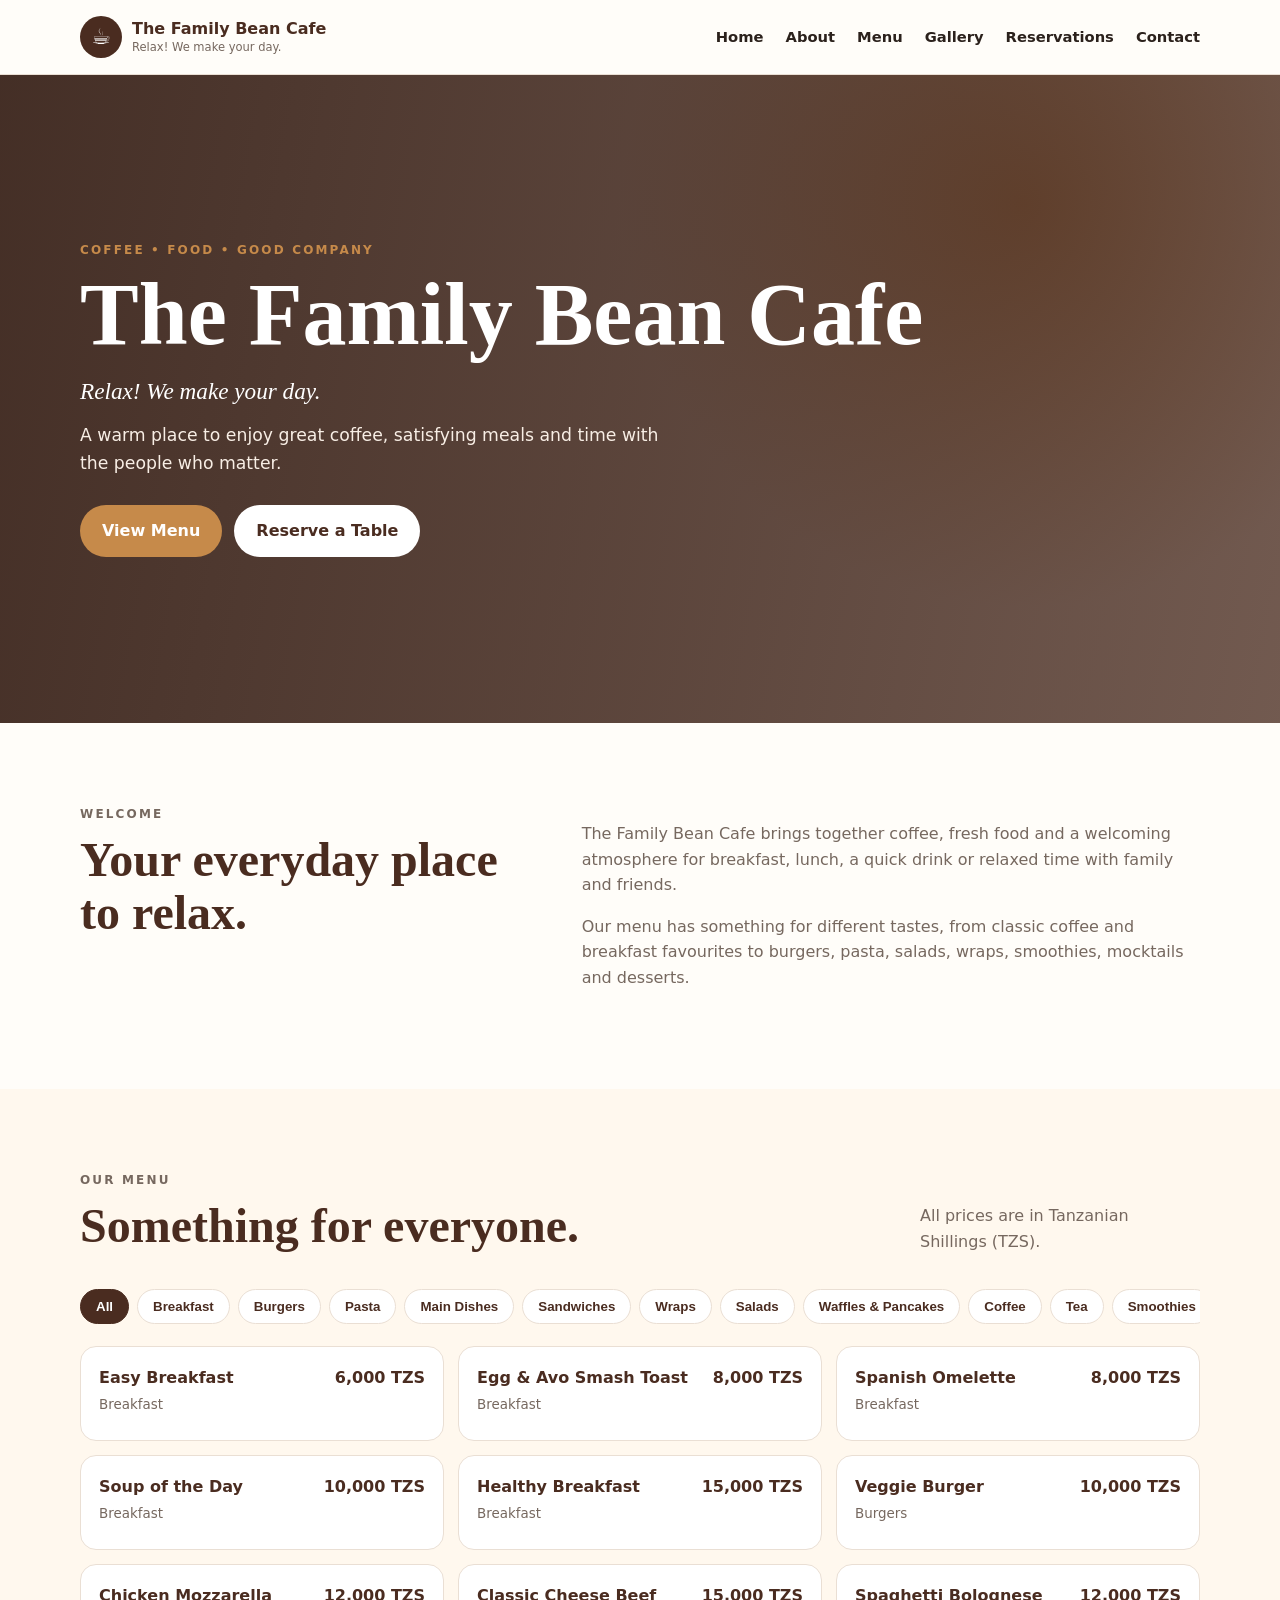
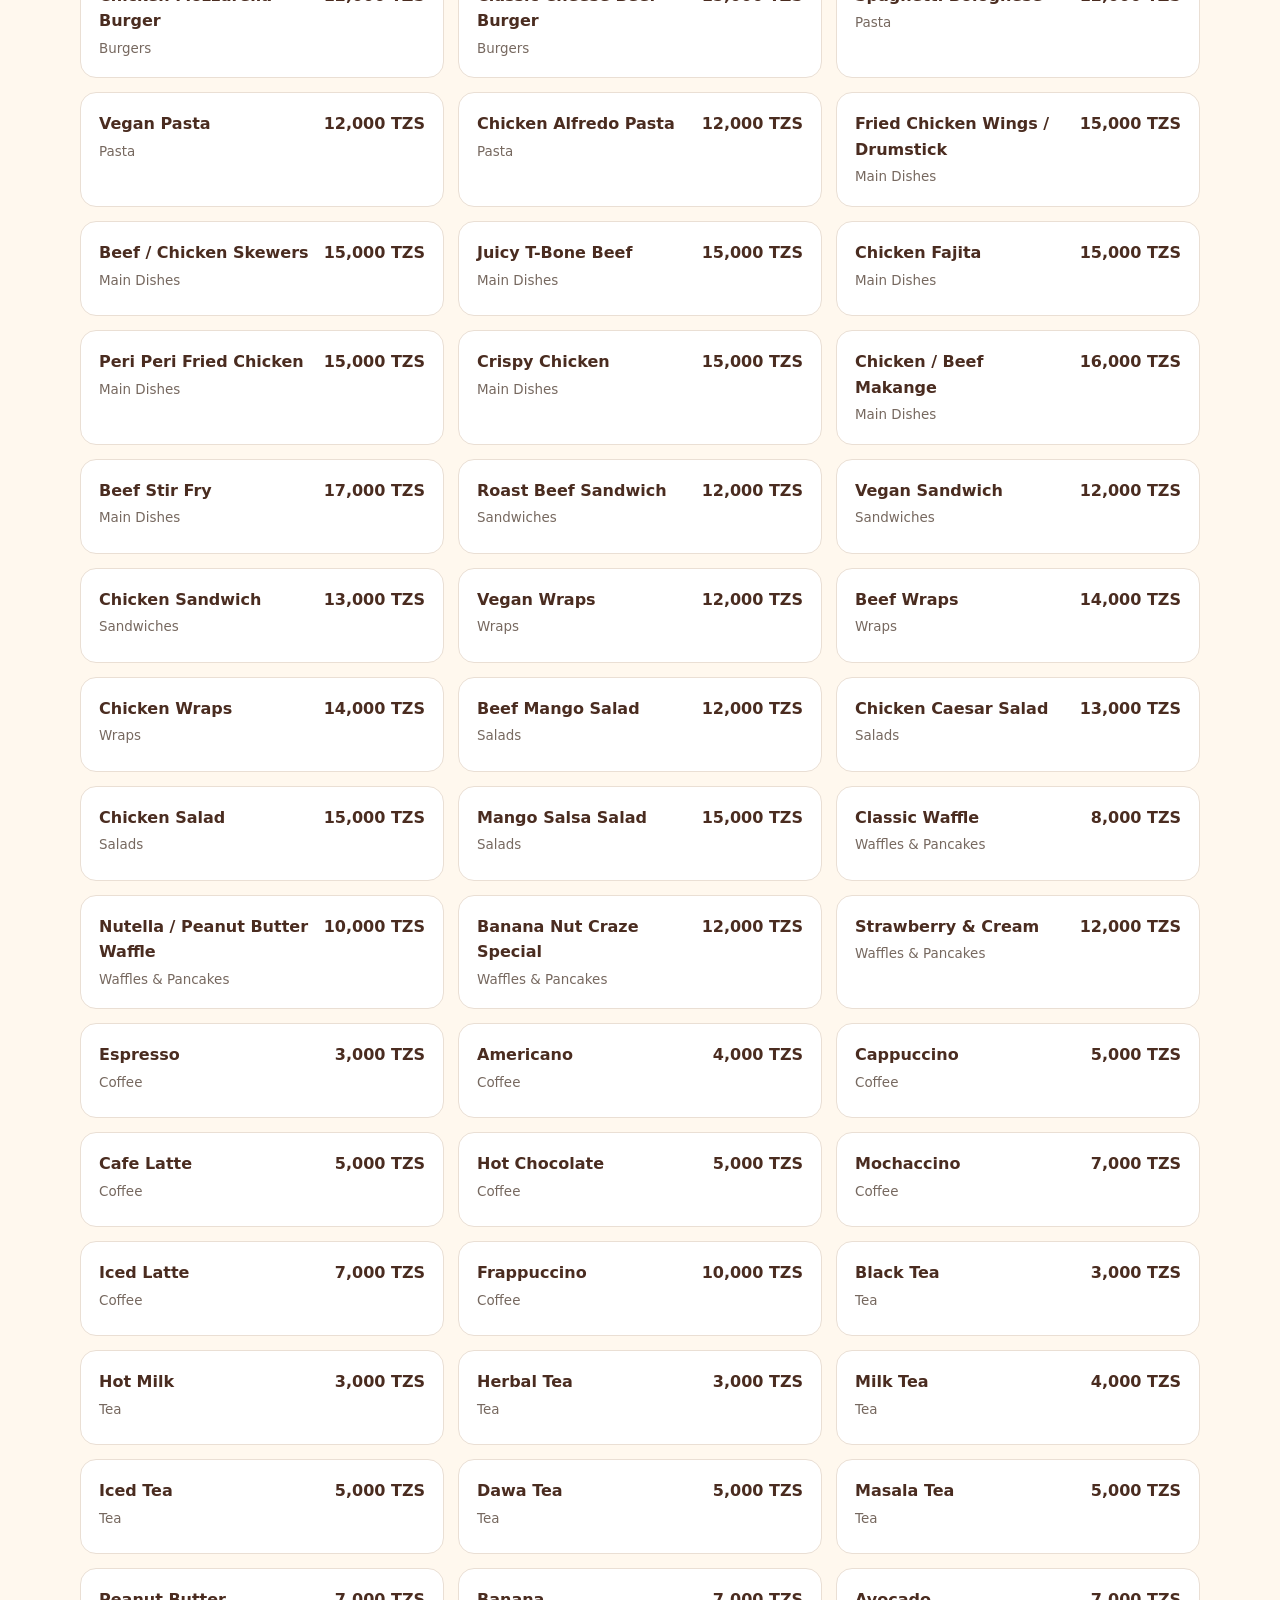
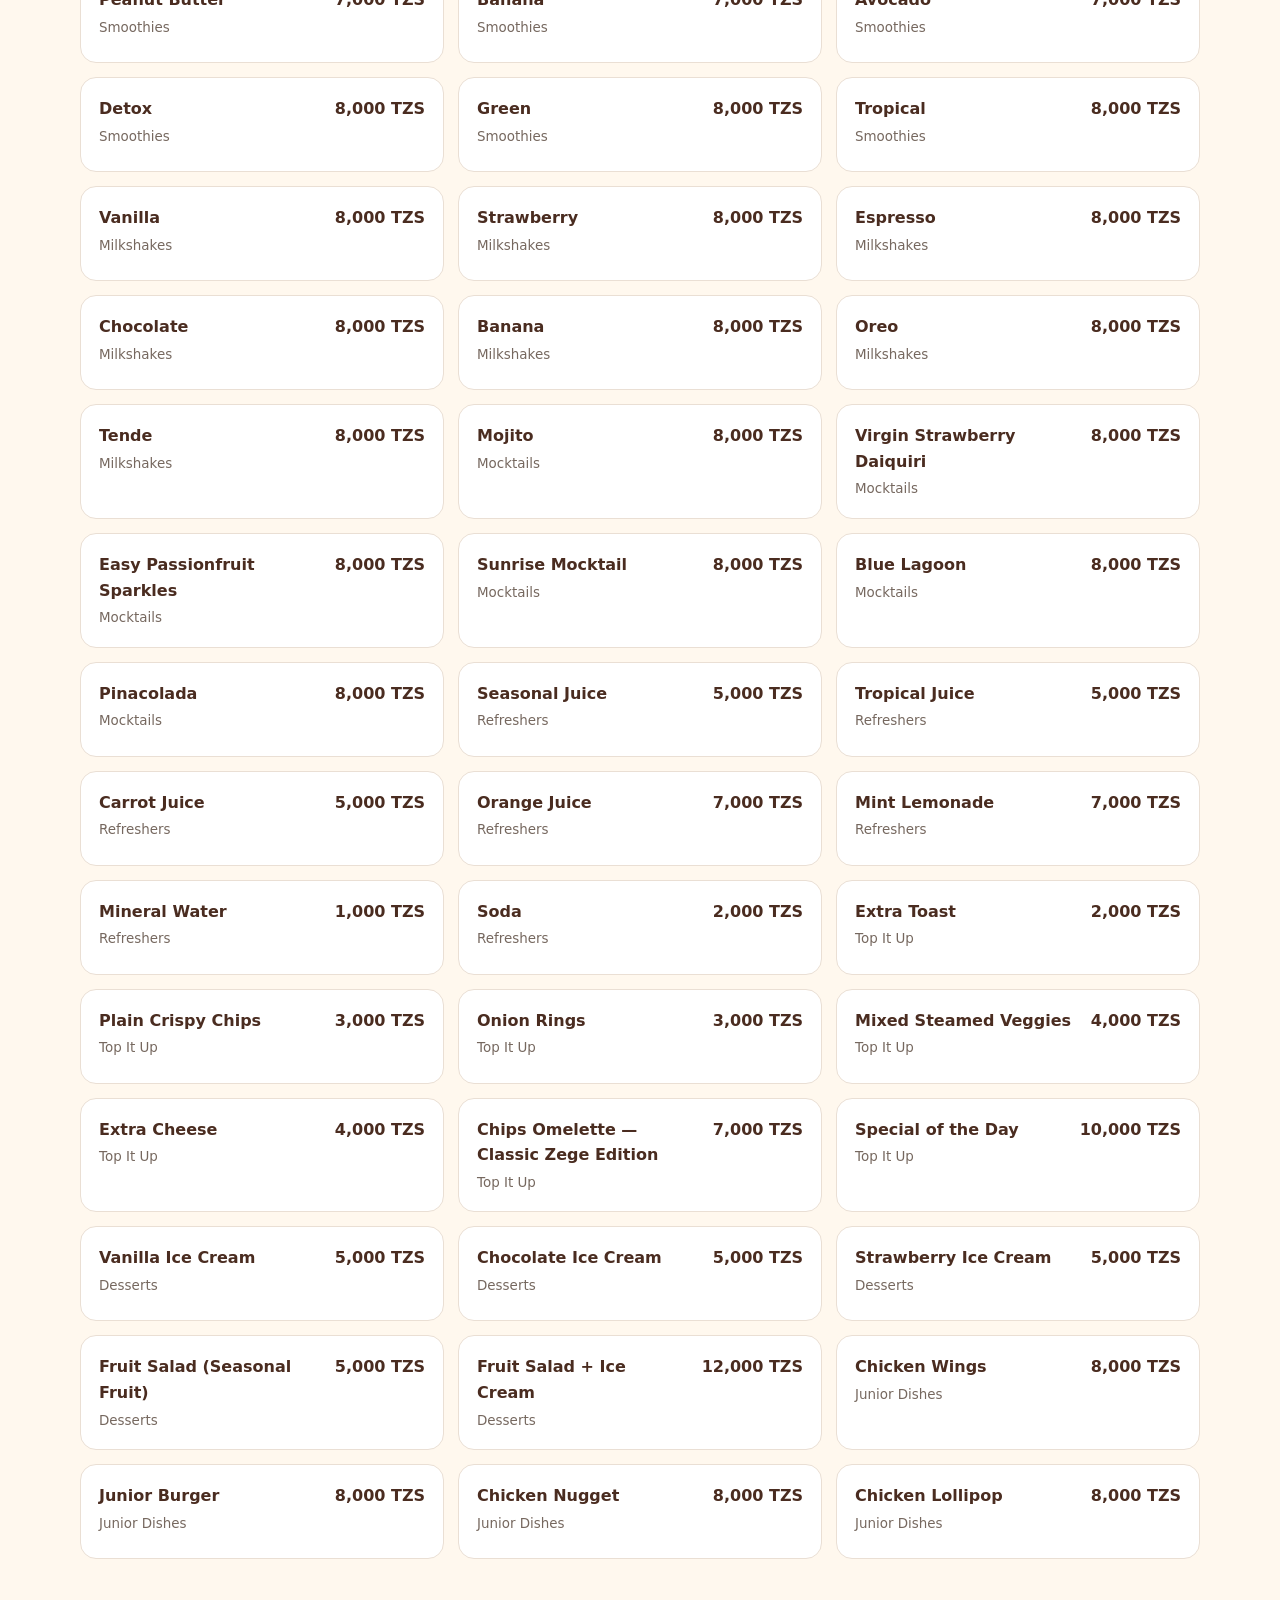
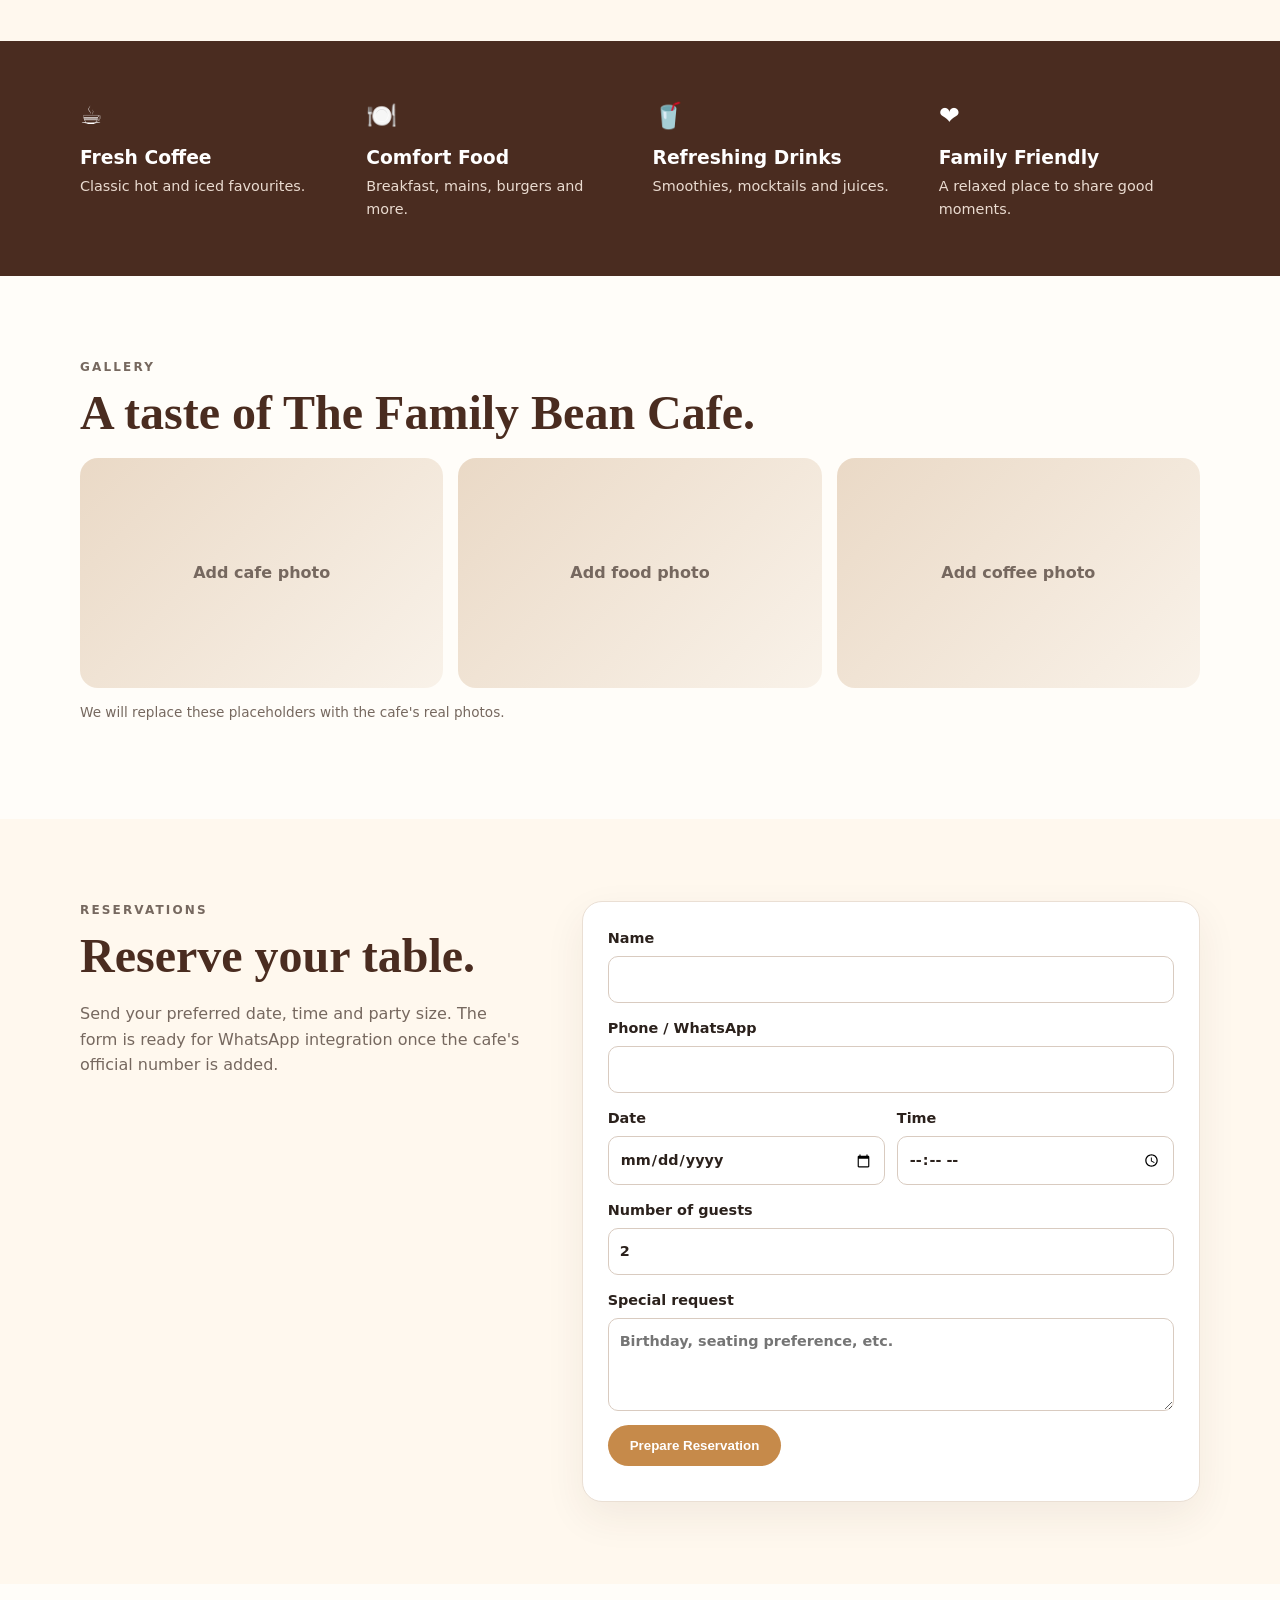
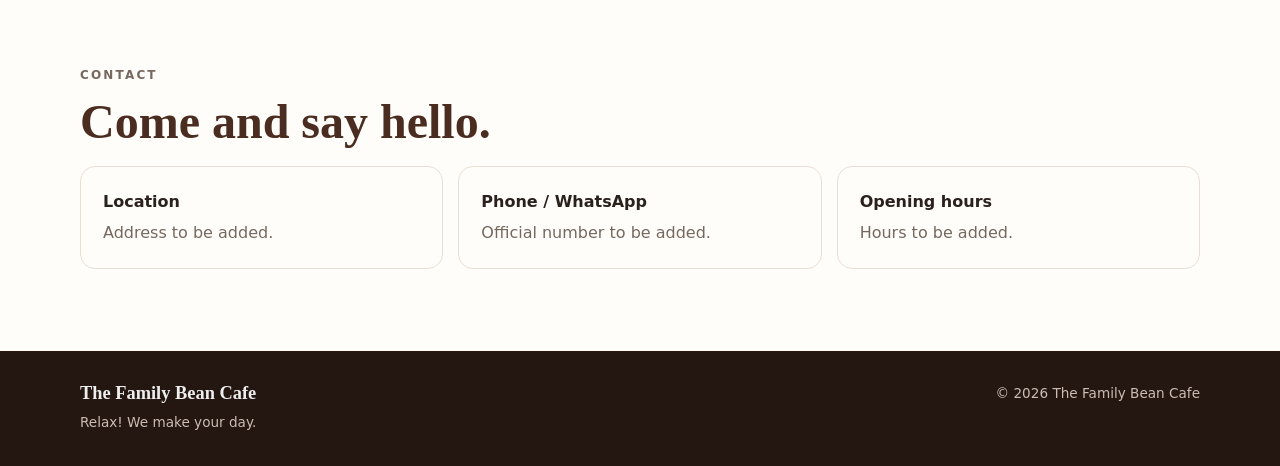
==== index.html @ b8656e22 "Add files via upload" ====
<!doctype html>
<html lang="en">
<head>
  <meta charset="utf-8">
  <meta name="viewport" content="width=device-width, initial-scale=1">
  <meta name="description" content="The Family Bean Cafe — Relax! We make your day. Explore our coffee, breakfast, meals, drinks and desserts, and reserve a table.">
  <meta name="theme-color" content="#4a2c20">
  <title>The Family Bean Cafe | Dar es Salaam</title>
  <meta property="og:title" content="The Family Bean Cafe">
  <meta property="og:description" content="Relax! We make your day.">
  <meta property="og:type" content="website">
  <link rel="stylesheet" href="styles.css">
  <script type="application/ld+json">
  {
    "@context":"https://schema.org",
    "@type":"Restaurant",
    "name":"The Family Bean Cafe",
    "description":"Relax! We make your day.",
    "servesCuisine":["Cafe","Breakfast","Burgers","Pasta","Salads","Desserts"],
    "priceRange":"TZS"
  }
  </script>
</head>
<body>
<header class="site-header">
  <div class="container nav-wrap">
    <a class="brand" href="#home" aria-label="The Family Bean Cafe home">
      <span class="brand-mark" aria-hidden="true">☕</span>
      <span><strong>The Family Bean Cafe</strong><small>Relax! We make your day.</small></span>
    </a>
    <button class="nav-toggle" aria-label="Open menu" aria-expanded="false">☰</button>
    <nav class="nav" id="site-nav">
      <a href="#home">Home</a><a href="#about">About</a><a href="#menu">Menu</a>
      <a href="#gallery">Gallery</a><a href="#reserve">Reservations</a><a href="#contact">Contact</a>
    </nav>
  </div>
</header>

<main>
<section id="home" class="hero">
  <div class="container hero-content">
    <p class="eyebrow">COFFEE • FOOD • GOOD COMPANY</p>
    <h1>The Family Bean Cafe</h1>
    <p class="tagline">Relax! We make your day.</p>
    <p class="hero-copy">A warm place to enjoy great coffee, satisfying meals and time with the people who matter.</p>
    <div class="hero-actions"><a class="btn btn-primary" href="#menu">View Menu</a><a class="btn btn-light" href="#reserve">Reserve a Table</a></div>
  </div>
</section>

<section id="about" class="section">
  <div class="container split">
    <div><p class="eyebrow">WELCOME</p><h2>Your everyday place to relax.</h2></div>
    <div><p>The Family Bean Cafe brings together coffee, fresh food and a welcoming atmosphere for breakfast, lunch, a quick drink or relaxed time with family and friends.</p><p>Our menu has something for different tastes, from classic coffee and breakfast favourites to burgers, pasta, salads, wraps, smoothies, mocktails and desserts.</p></div>
  </div>
</section>

<section id="menu" class="section menu-section">
  <div class="container">
    <div class="section-heading"><div><p class="eyebrow">OUR MENU</p><h2>Something for everyone.</h2></div><p>All prices are in Tanzanian Shillings (TZS).</p></div>
    <div id="menu-tabs" class="menu-tabs" role="tablist" aria-label="Menu categories"></div>
    <div id="menu-grid" class="menu-grid"></div>
  </div>
</section>

<section class="feature-band"><div class="container feature-grid">
  <div><span>☕</span><h3>Fresh Coffee</h3><p>Classic hot and iced favourites.</p></div>
  <div><span>🍽️</span><h3>Comfort Food</h3><p>Breakfast, mains, burgers and more.</p></div>
  <div><span>🥤</span><h3>Refreshing Drinks</h3><p>Smoothies, mocktails and juices.</p></div>
  <div><span>❤️</span><h3>Family Friendly</h3><p>A relaxed place to share good moments.</p></div>
</div></section>

<section id="gallery" class="section">
  <div class="container"><p class="eyebrow">GALLERY</p><h2>A taste of The Family Bean Cafe.</h2>
    <div class="gallery-grid"><div class="gallery-card">Add cafe photo</div><div class="gallery-card">Add food photo</div><div class="gallery-card">Add coffee photo</div></div>
    <p class="muted">We will replace these placeholders with the cafe's real photos.</p>
  </div>
</section>

<section id="reserve" class="section reserve-section">
  <div class="container split">
    <div><p class="eyebrow">RESERVATIONS</p><h2>Reserve your table.</h2><p>Send your preferred date, time and party size. The form is ready for WhatsApp integration once the cafe's official number is added.</p></div>
    <form id="reservation-form" class="reservation-form">
      <label>Name<input name="name" required autocomplete="name"></label>
      <label>Phone / WhatsApp<input name="phone" required autocomplete="tel"></label>
      <div class="form-row"><label>Date<input type="date" name="date" required></label><label>Time<input type="time" name="time" required></label></div>
      <label>Number of guests<input type="number" name="guests" min="1" max="30" value="2" required></label>
      <label>Special request<textarea name="request" rows="3" placeholder="Birthday, seating preference, etc."></textarea></label>
      <button class="btn btn-primary" type="submit">Prepare Reservation</button>
      <p id="reservation-status" class="form-status" role="status"></p>
    </form>
  </div>
</section>

<section id="contact" class="section contact-section">
  <div class="container"><p class="eyebrow">CONTACT</p><h2>Come and say hello.</h2>
    <div class="contact-grid">
      <div><strong>Location</strong><p>Address to be added.</p></div>
      <div><strong>Phone / WhatsApp</strong><p>Official number to be added.</p></div>
      <div><strong>Opening hours</strong><p>Hours to be added.</p></div>
    </div>
  </div>
</section>
</main>

<footer class="footer"><div class="container footer-inner"><div><strong>The Family Bean Cafe</strong><p>Relax! We make your day.</p></div><p>© <span id="year"></span> The Family Bean Cafe</p></div></footer>
<script src="script.js"></script>
</body>
</html>
---- styles.css ----
:root{--brown:#4a2c20;--brown2:#6b4534;--caramel:#c68a4a;--cream:#fff8ee;--paper:#fffdf9;--ink:#2b211c;--muted:#76685f;--line:#eadfd4;--white:#fff}*{box-sizing:border-box}html{scroll-behavior:smooth}body{margin:0;color:var(--ink);background:var(--paper);font-family:Inter,system-ui,-apple-system,BlinkMacSystemFont,"Segoe UI",sans-serif;line-height:1.6}a{color:inherit}.container{width:min(1120px,92%);margin:auto}.site-header{position:sticky;top:0;z-index:20;background:rgba(255,253,249,.96);backdrop-filter:blur(10px);border-bottom:1px solid var(--line)}.nav-wrap{min-height:74px;display:flex;align-items:center;justify-content:space-between;gap:20px}.brand{display:flex;align-items:center;gap:10px;text-decoration:none;color:var(--brown)}.brand span:last-child{display:grid;line-height:1.15}.brand small{font-size:.72rem;color:var(--muted);margin-top:3px}.brand-mark{width:42px;height:42px;border-radius:50%;display:grid;place-items:center;background:var(--brown);color:#fff;font-size:22px}.nav{display:flex;gap:22px;align-items:center}.nav a{text-decoration:none;font-weight:600;font-size:.92rem}.nav a:hover{color:var(--caramel)}.nav-toggle{display:none;border:0;background:none;font-size:25px;color:var(--brown)}.hero{min-height:72vh;display:grid;place-items:center;background:linear-gradient(100deg,rgba(54,31,22,.93),rgba(74,44,32,.78)),radial-gradient(circle at 80% 20%,#d7a36c,transparent 35%);color:#fff}.hero-content{padding:100px 0}.eyebrow{font-size:.75rem;letter-spacing:.18em;font-weight:800;color:var(--caramel);margin:0 0 10px}.hero h1{font-family:Georgia,serif;font-size:clamp(2.6rem,8vw,5.5rem);line-height:1.02;margin:0;max-width:850px}.tagline{font:italic 1.45rem Georgia,serif;margin:18px 0 8px}.hero-copy{max-width:600px;color:#f8eee5;font-size:1.08rem}.hero-actions{display:flex;flex-wrap:wrap;gap:12px;margin-top:28px}.btn{display:inline-flex;justify-content:center;align-items:center;border:0;border-radius:999px;padding:13px 22px;font-weight:800;text-decoration:none;cursor:pointer}.btn-primary{background:var(--caramel);color:#fff}.btn-light{background:#fff;color:var(--brown)}.section{padding:82px 0}.split{display:grid;grid-template-columns:1fr 1.4fr;gap:60px;align-items:start}.section h2{font:700 clamp(2rem,4vw,3rem)/1.1 Georgia,serif;margin:0 0 18px;color:var(--brown)}.section p{color:var(--muted)}.menu-section{background:var(--cream)}.section-heading{display:flex;justify-content:space-between;gap:30px;align-items:end}.section-heading>p{max-width:280px}.menu-tabs{display:flex;gap:8px;overflow:auto;padding:18px 0 22px;scrollbar-width:none}.menu-tab{white-space:nowrap;border:1px solid var(--line);background:#fff;border-radius:999px;padding:9px 15px;cursor:pointer;font-weight:700;color:var(--brown)}.menu-tab.active{background:var(--brown);color:#fff;border-color:var(--brown)}.menu-grid{display:grid;grid-template-columns:repeat(3,1fr);gap:14px}.menu-card{background:#fff;border:1px solid var(--line);border-radius:16px;padding:18px;display:flex;justify-content:space-between;gap:15px;min-height:95px}.menu-card h3{font-size:1rem;margin:0 0 4px;color:var(--brown)}.menu-card p{font-size:.84rem;margin:0;color:var(--muted)}.price{font-weight:900;white-space:nowrap;color:var(--brown)}.feature-band{background:var(--brown);color:#fff;padding:55px 0}.feature-grid{display:grid;grid-template-columns:repeat(4,1fr);gap:25px}.feature-grid span{font-size:25px}.feature-grid h3{margin:7px 0 2px}.feature-grid p{margin:0;color:#eadbd0;font-size:.9rem}.gallery-grid{display:grid;grid-template-columns:repeat(3,1fr);gap:15px}.gallery-card{min-height:230px;border-radius:18px;background:linear-gradient(135deg,#ead9c6,#f9f2e9);display:grid;place-items:center;color:var(--muted);font-weight:800}.muted{font-size:.85rem}.reserve-section{background:var(--cream)}.reservation-form{background:#fff;padding:25px;border:1px solid var(--line);border-radius:20px;box-shadow:0 15px 40px rgba(74,44,32,.07)}label{display:grid;gap:6px;font-weight:700;font-size:.9rem;margin-bottom:14px}input,textarea{font:inherit;border:1px solid #d9cbc0;border-radius:10px;padding:11px;background:#fff;color:var(--ink)}input:focus,textarea:focus{outline:2px solid #e4b681;border-color:var(--caramel)}.form-row{display:grid;grid-template-columns:1fr 1fr;gap:12px}.form-status{font-size:.85rem;margin:10px 0 0}.contact-grid{display:grid;grid-template-columns:repeat(3,1fr);gap:15px}.contact-grid>div{border:1px solid var(--line);padding:22px;border-radius:15px}.contact-grid p{margin:5px 0 0}.footer{background:#241611;color:#eee;padding:28px 0}.footer p{margin:4px 0;color:#cbbdb4;font-size:.85rem}.footer-inner{display:flex;justify-content:space-between;gap:20px}.footer strong{font-family:Georgia,serif;font-size:1.15rem}@media(max-width:800px){.nav-toggle{display:block}.nav{display:none;position:absolute;top:74px;left:0;right:0;padding:16px 4%;background:#fff;border-bottom:1px solid var(--line);flex-direction:column;align-items:flex-start}.nav.open{display:flex}.split{grid-template-columns:1fr;gap:20px}.menu-grid{grid-template-columns:1fr 1fr}.feature-grid{grid-template-columns:1fr 1fr}.gallery-grid{grid-template-columns:1fr}.contact-grid{grid-template-columns:1fr}.section-heading{display:block}.footer-inner{display:block}}@media(max-width:520px){.menu-grid{grid-template-columns:1fr}.hero-content{padding:75px 0}.hero{min-height:78vh}.form-row{grid-template-columns:1fr}.brand strong{font-size:.9rem}.brand small{font-size:.65rem}}
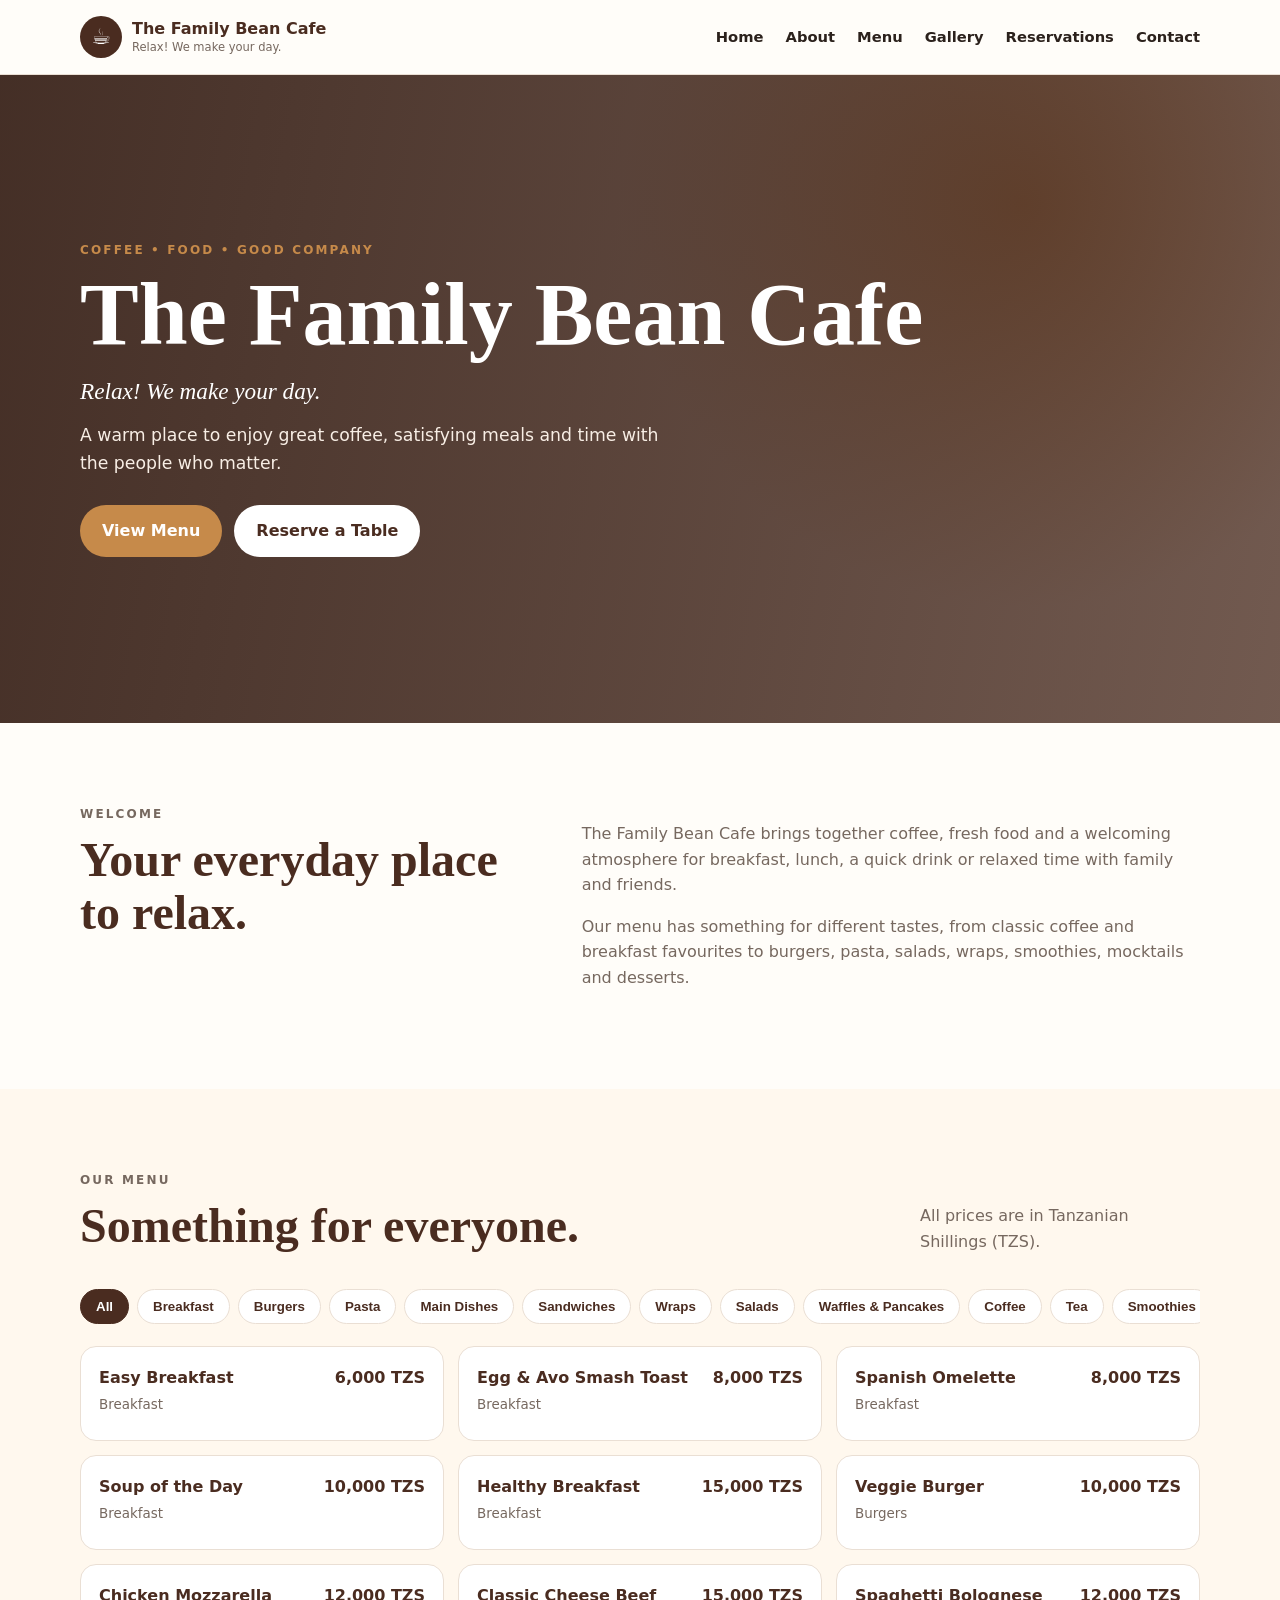
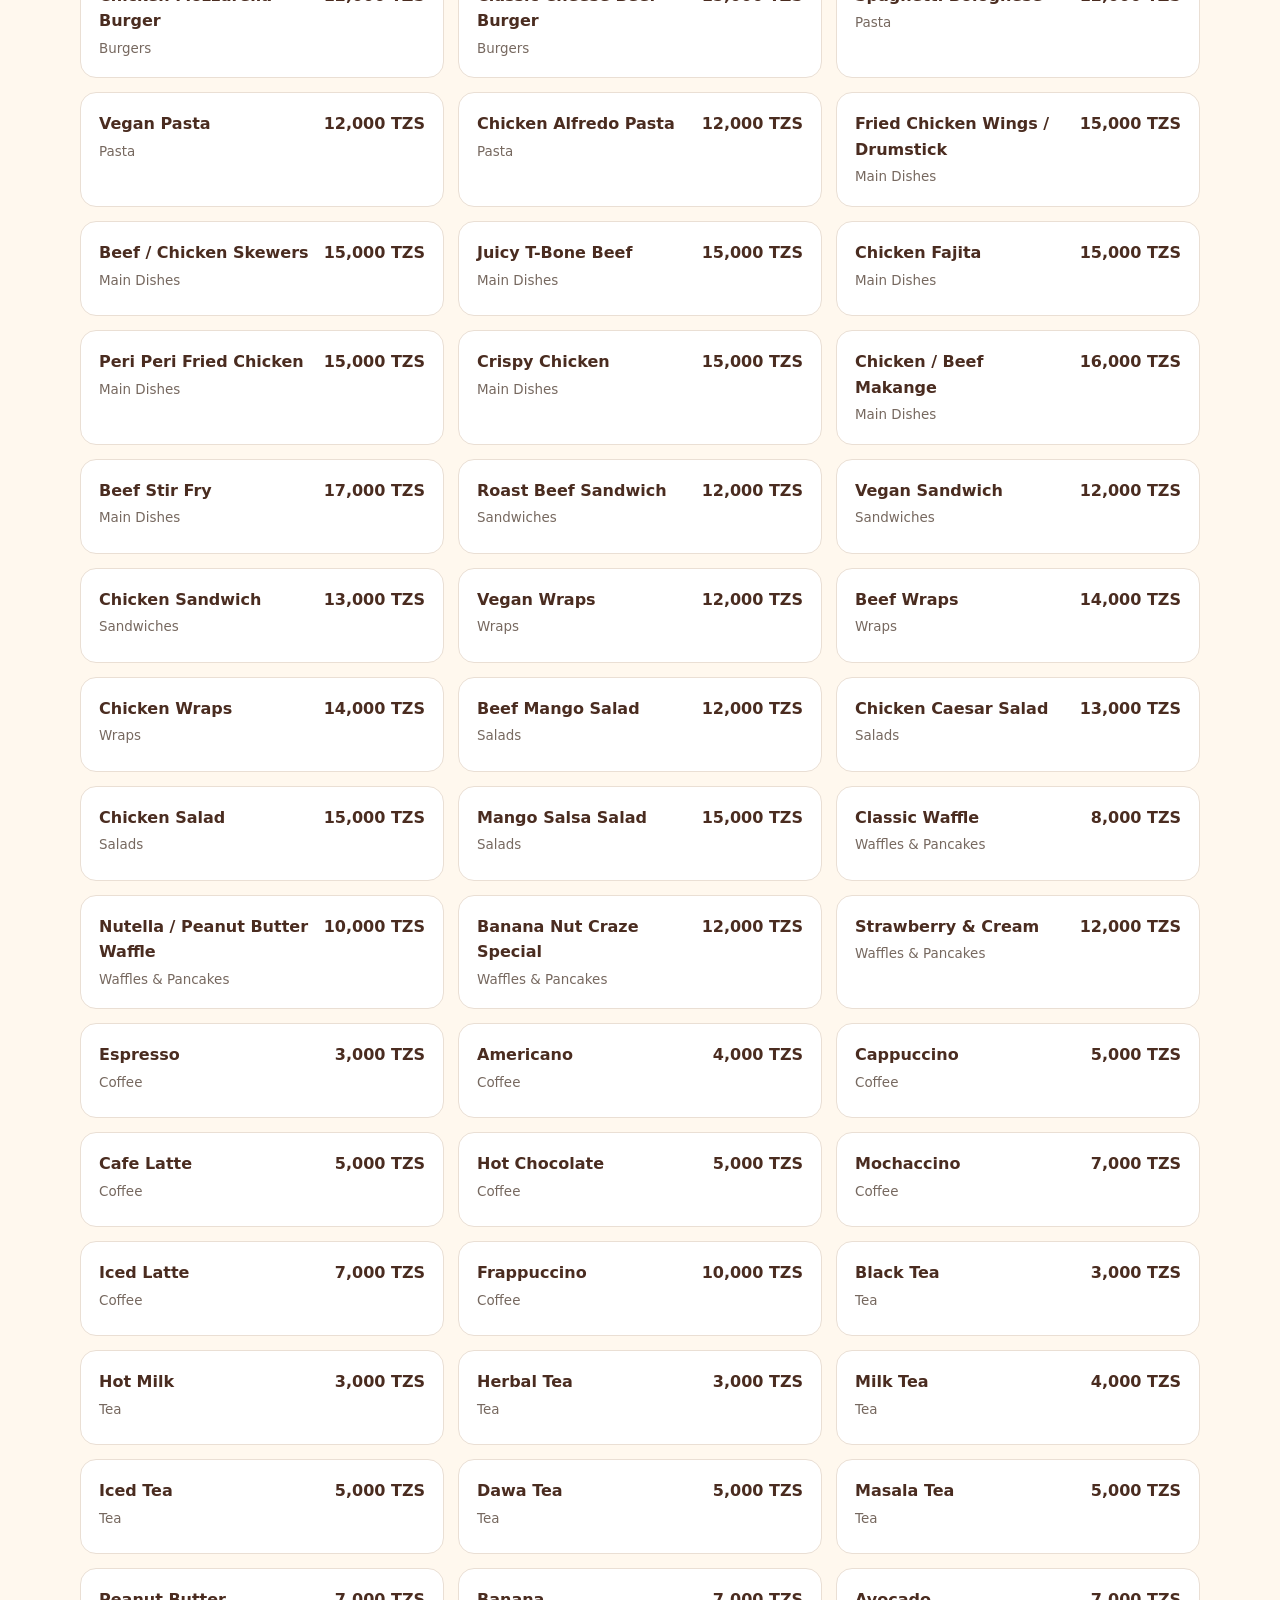
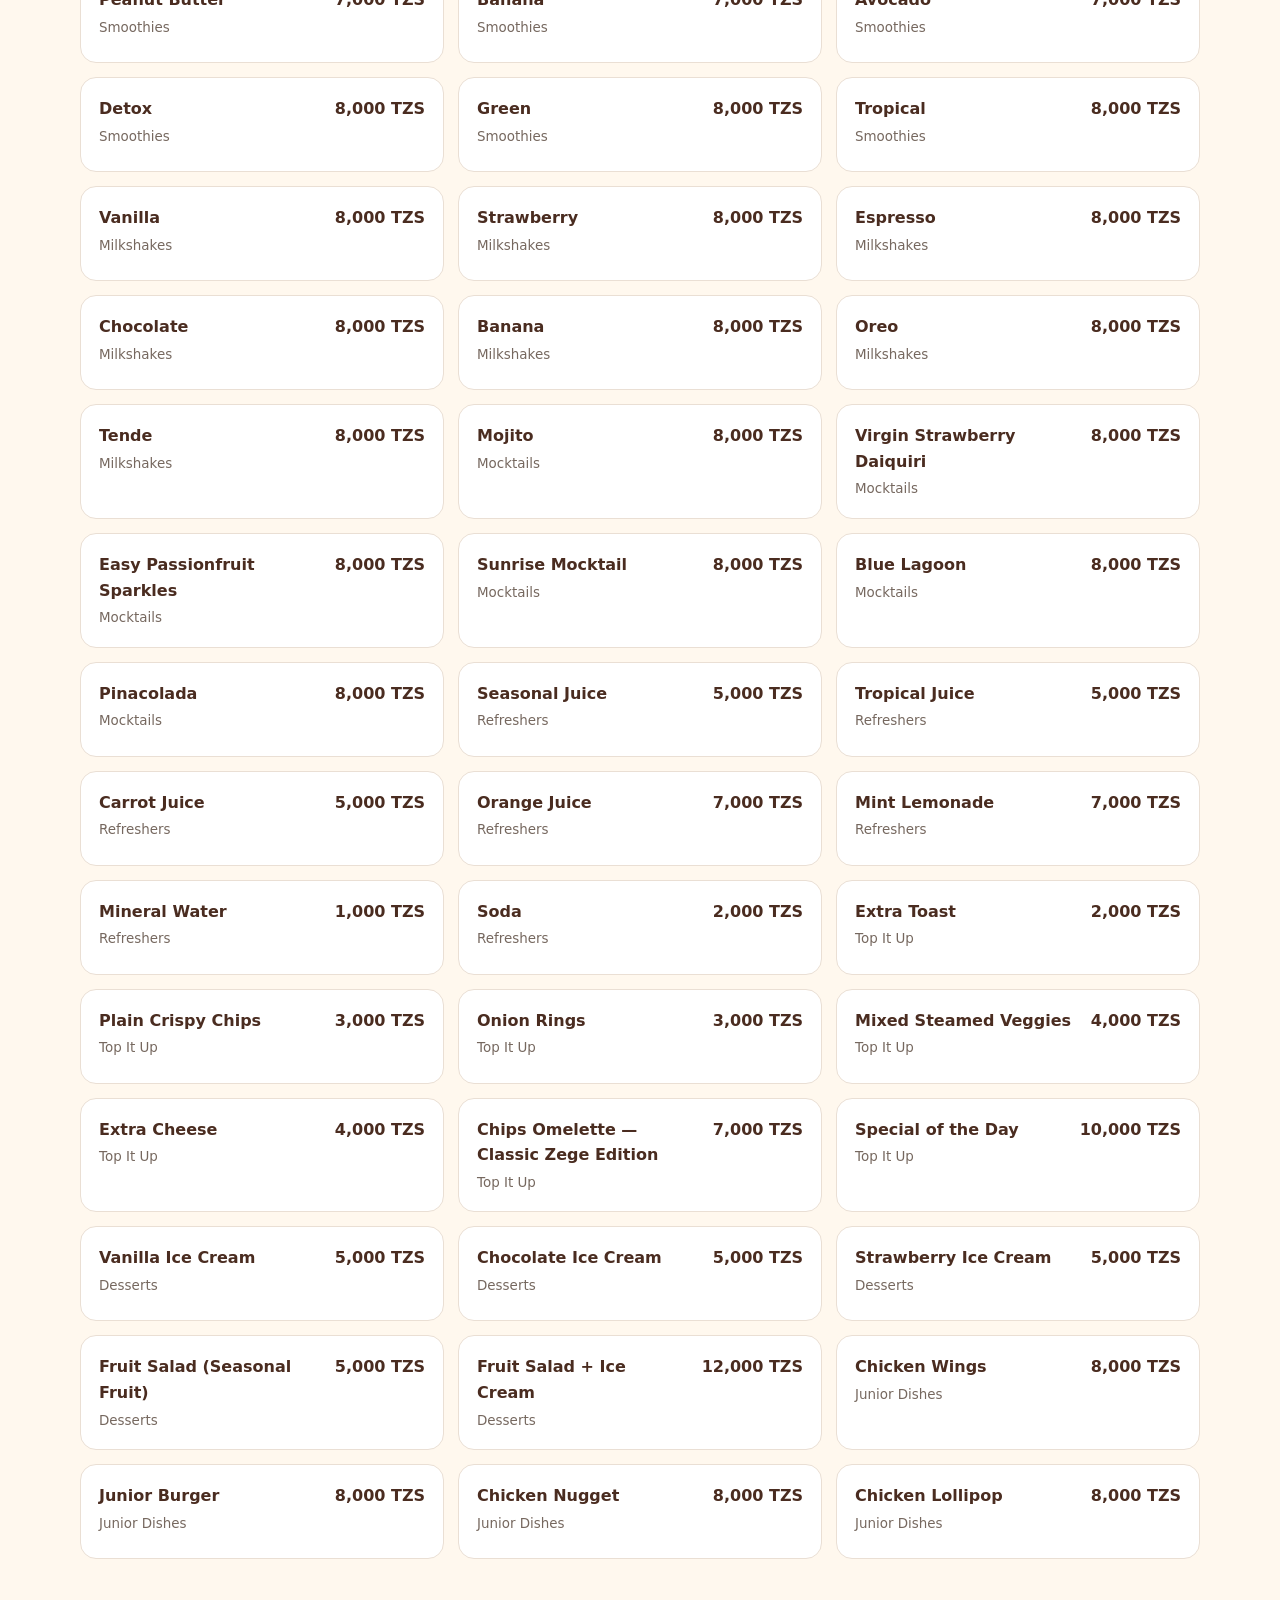
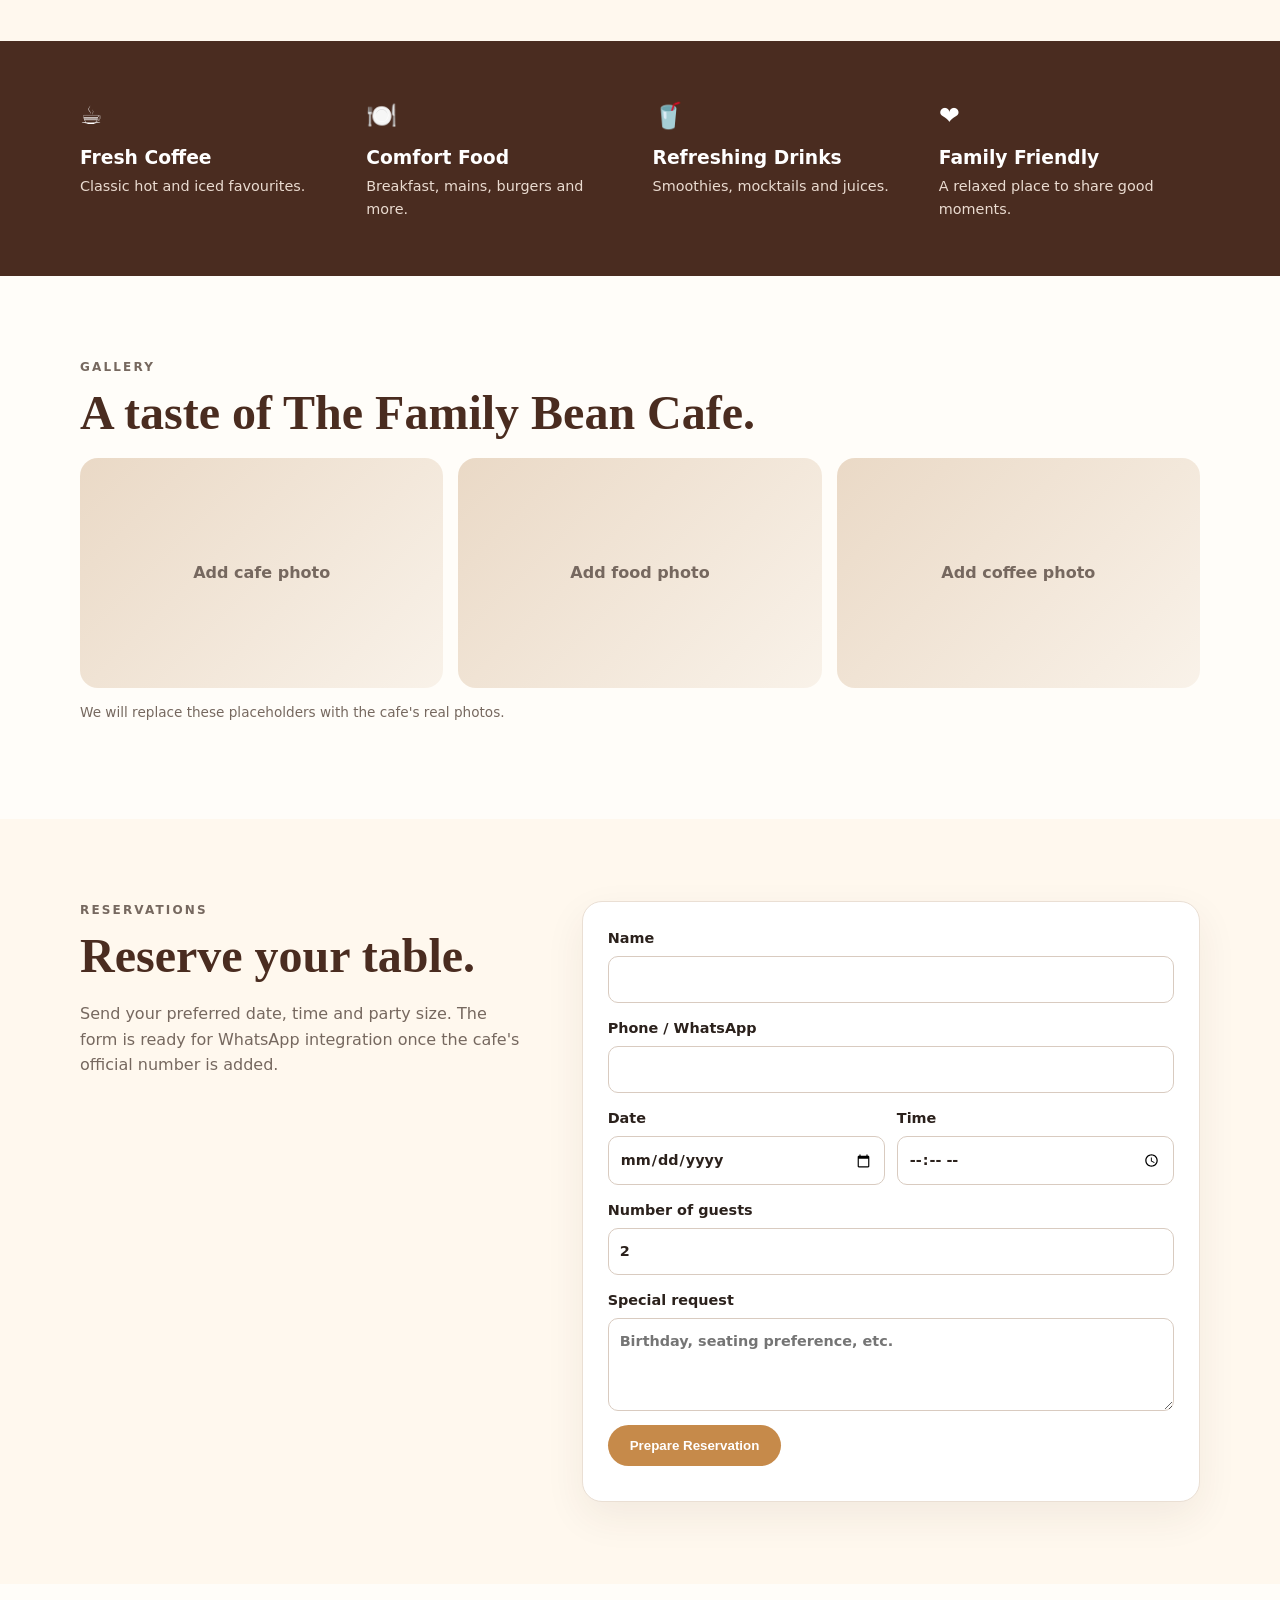
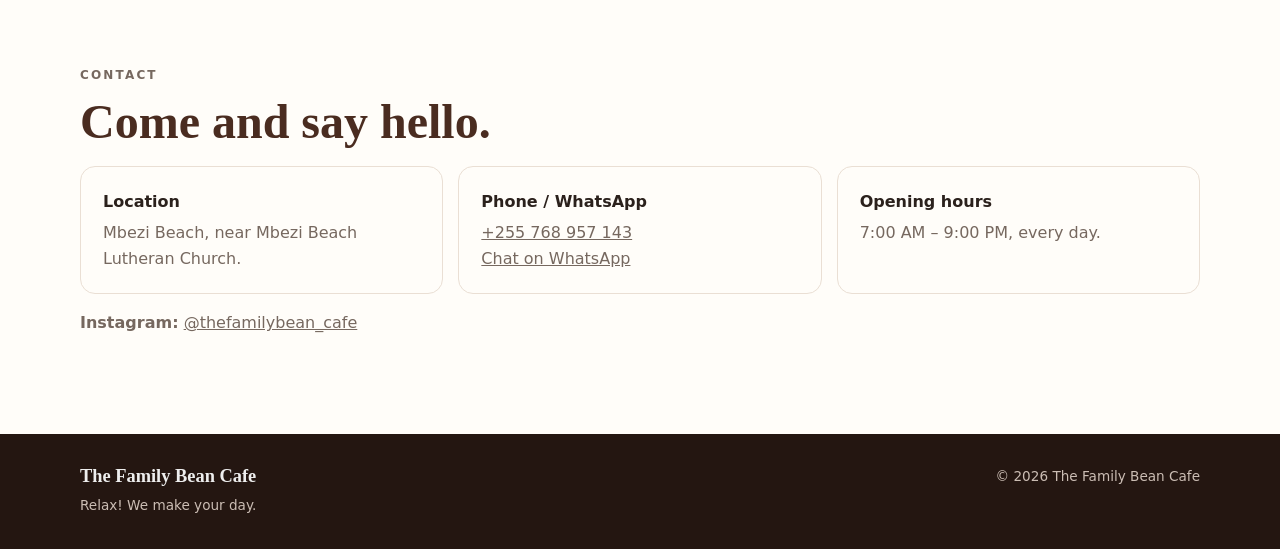
==== commit 77c678eb: "Add files via upload" ====
--- a/index.html
+++ b/index.html
@@ -94,10 +94,11 @@
 <section id="contact" class="section contact-section">
   <div class="container"><p class="eyebrow">CONTACT</p><h2>Come and say hello.</h2>
     <div class="contact-grid">
-      <div><strong>Location</strong><p>Address to be added.</p></div>
-      <div><strong>Phone / WhatsApp</strong><p>Official number to be added.</p></div>
-      <div><strong>Opening hours</strong><p>Hours to be added.</p></div>
+      <div><strong>Location</strong><p>Mbezi Beach, near Mbezi Beach Lutheran Church.</p></div>
+      <div><strong>Phone / WhatsApp</strong><p><a href="tel:+255768957143">+255 768 957 143</a><br><a href="https://wa.me/255768957143" target="_blank" rel="noopener">Chat on WhatsApp</a></p></div>
+      <div><strong>Opening hours</strong><p>7:00 AM – 9:00 PM, every day.</p></div>
     </div>
+    <p class="social-link"><strong>Instagram:</strong> <a href="https://www.instagram.com/thefamilybean_cafe?stkn=MXhmOGcyYzd4bmJjcw==" target="_blank" rel="noopener">@thefamilybean_cafe</a></p>
   </div>
 </section>
 </main>
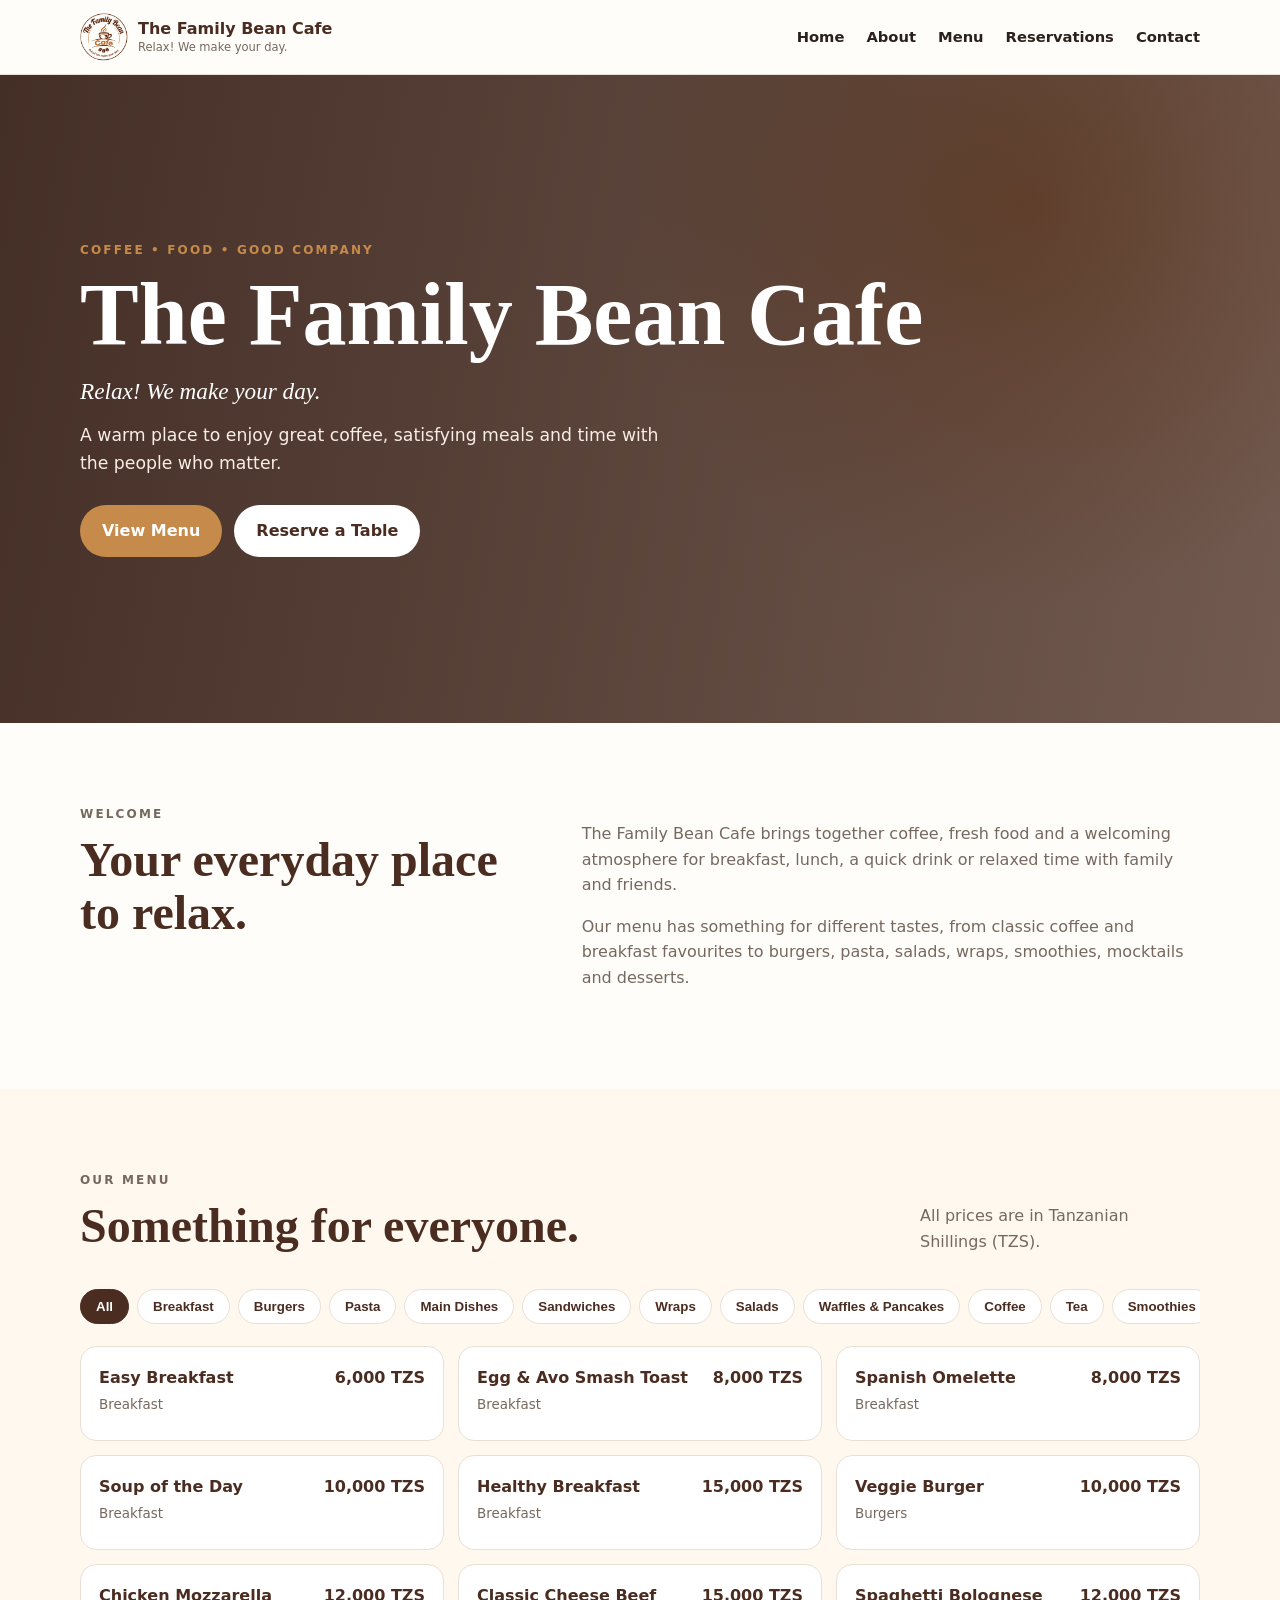
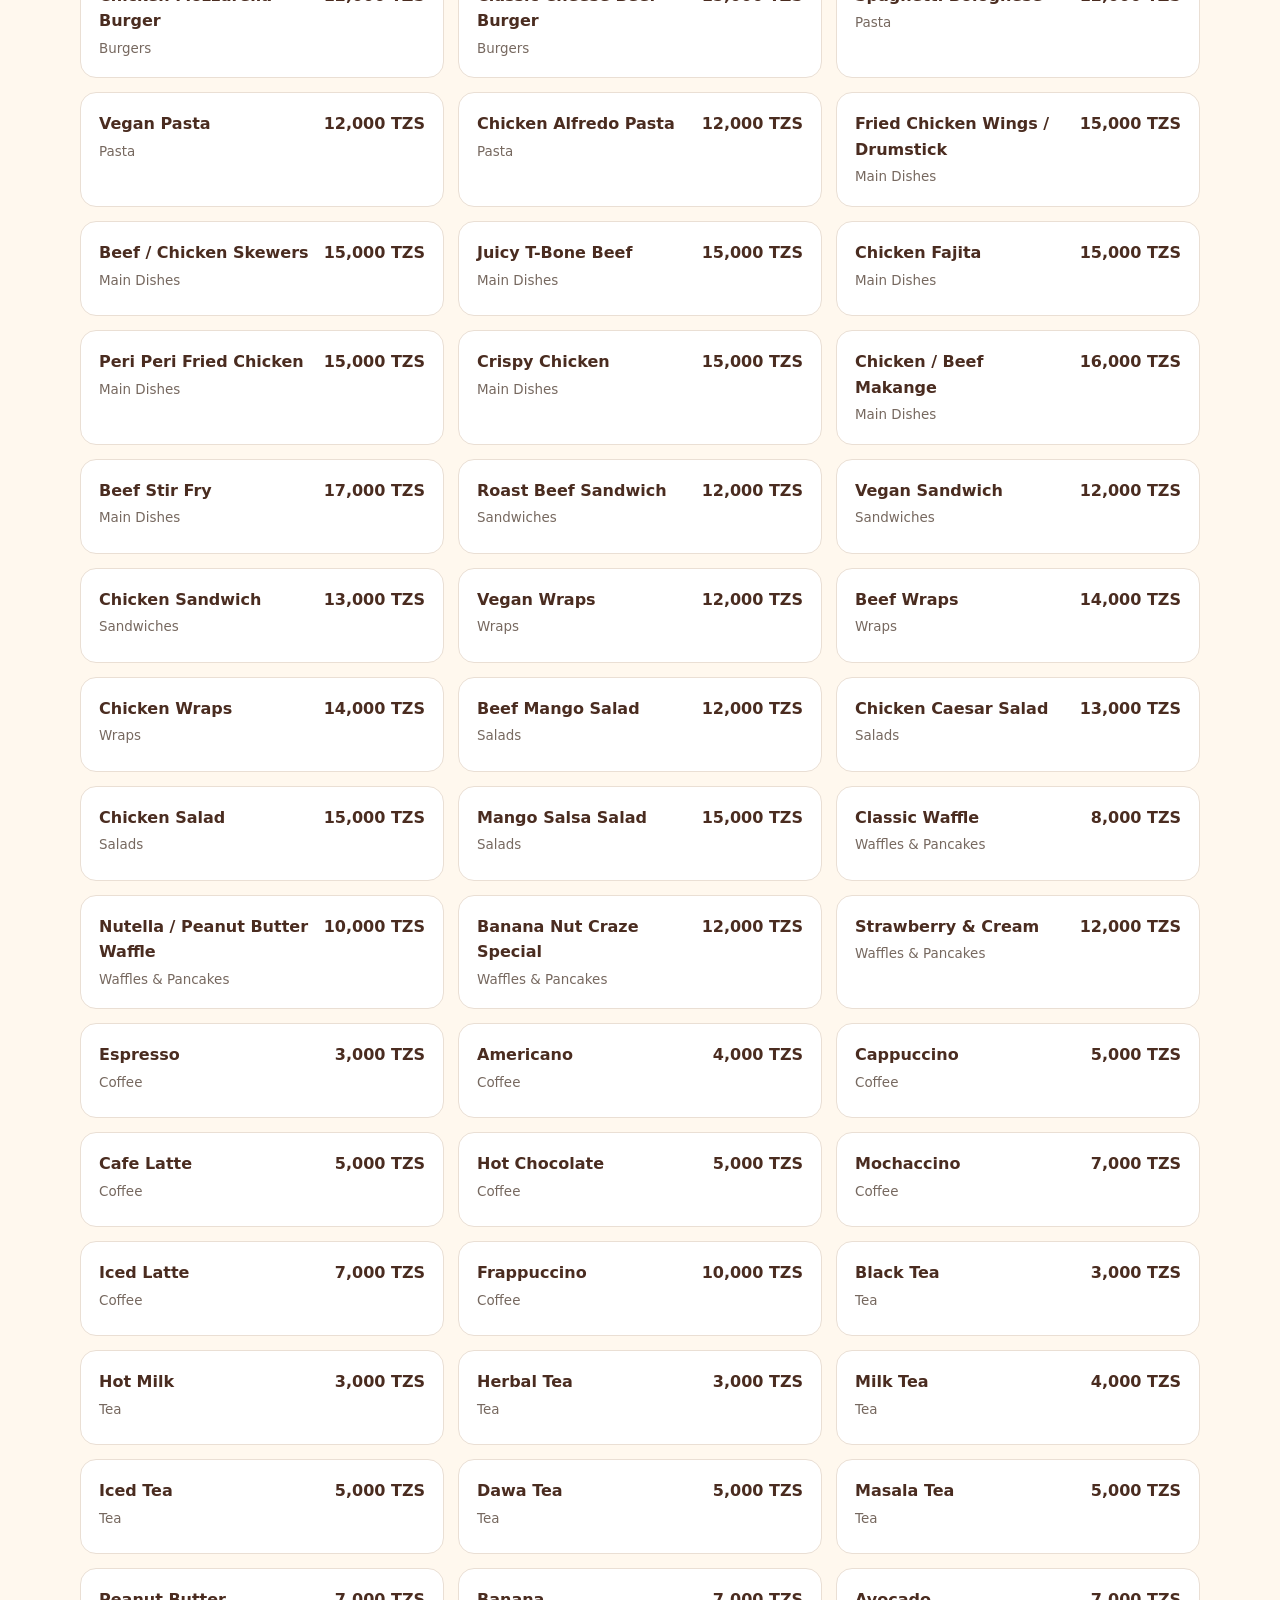
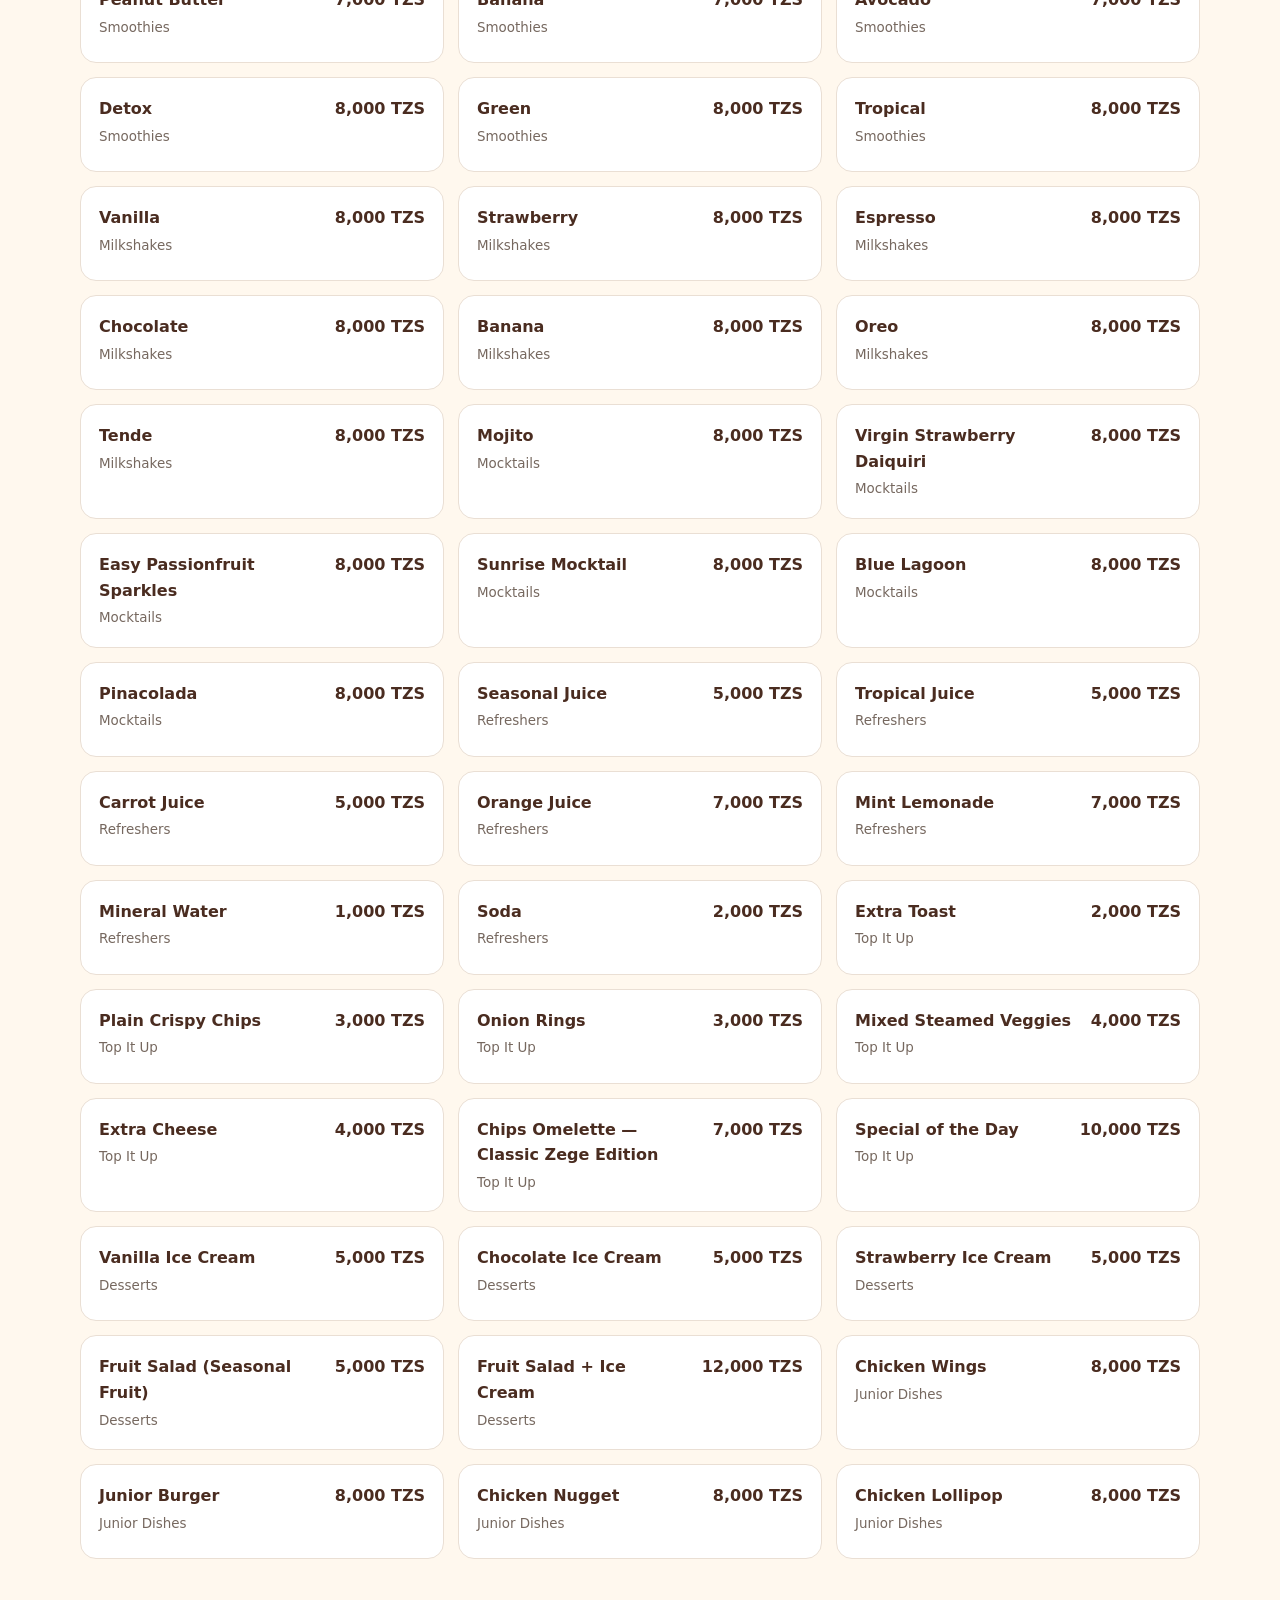
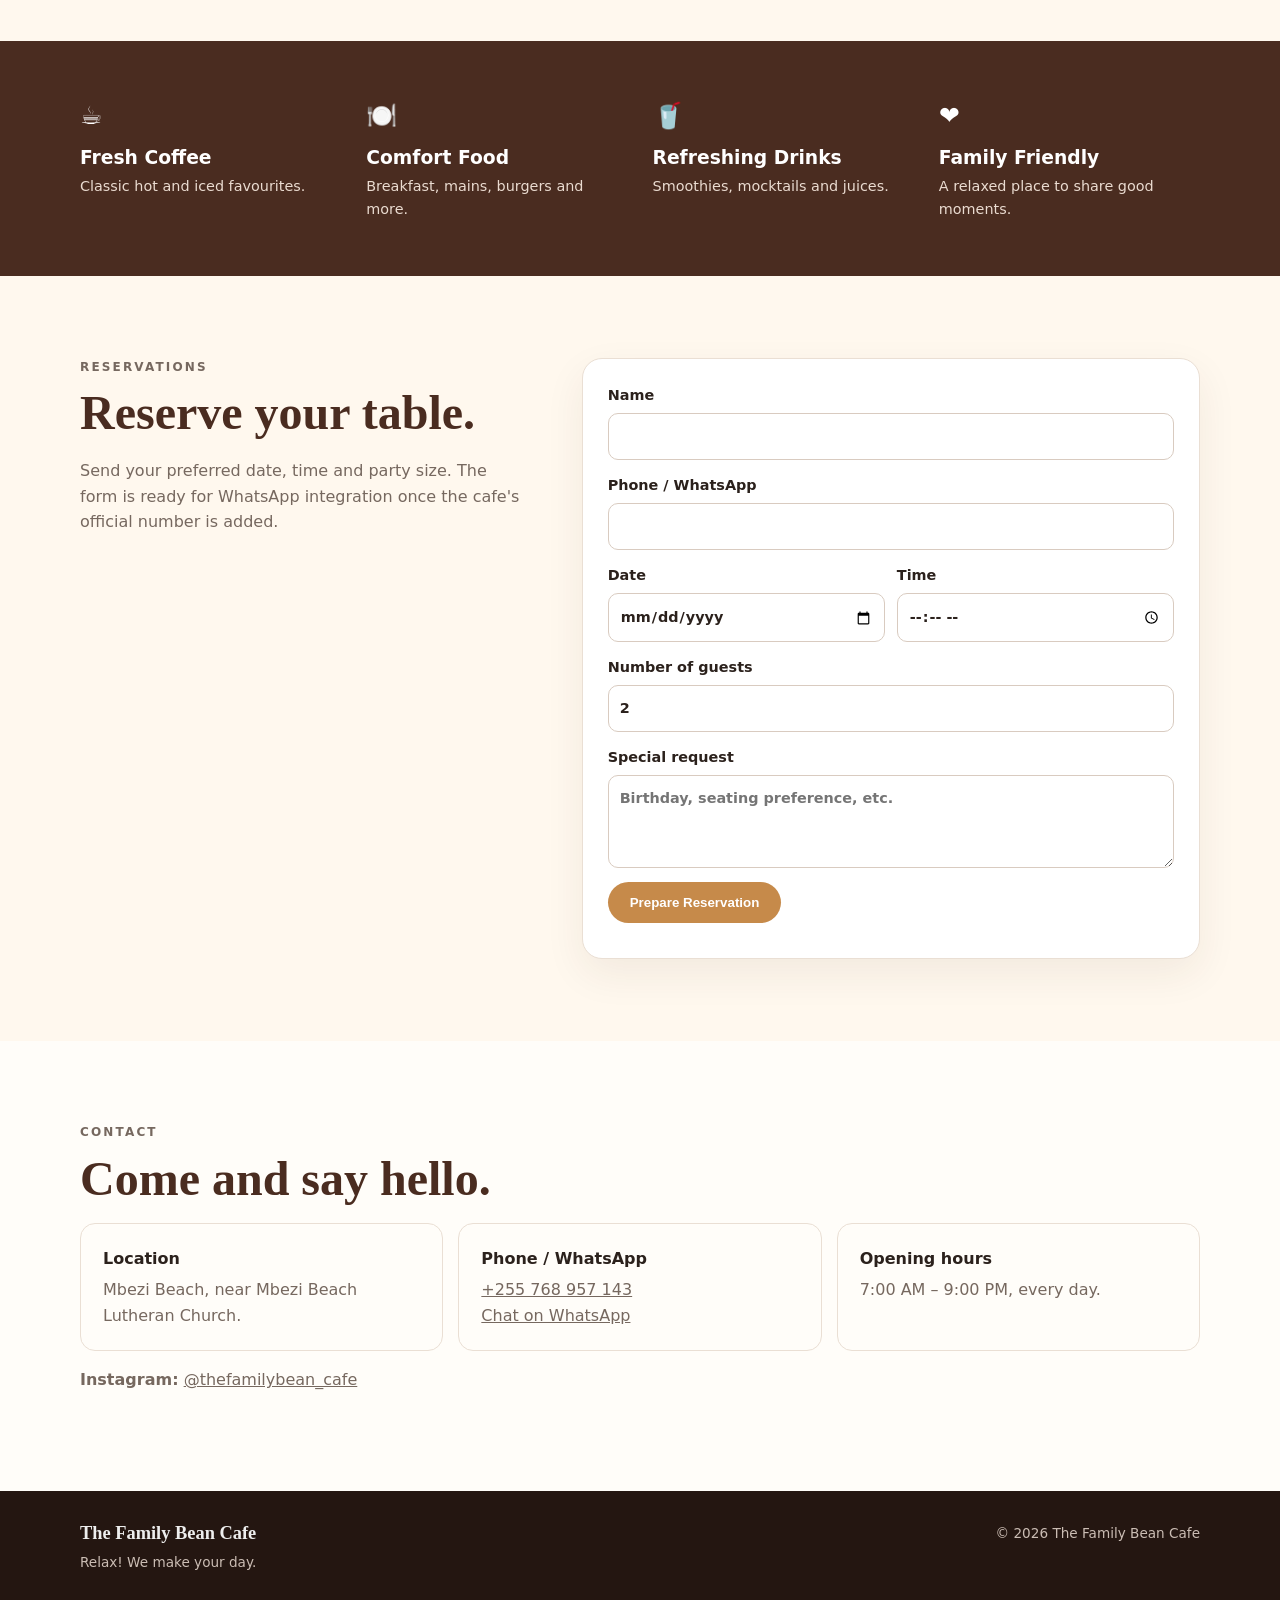
==== commit 452f44e1: "Add files via upload" ====
--- a/index.html
+++ b/index.html
@@ -25,13 +25,13 @@
 <header class="site-header">
   <div class="container nav-wrap">
     <a class="brand" href="#home" aria-label="The Family Bean Cafe home">
-      <span class="brand-mark" aria-hidden="true">☕</span>
+      <img class="brand-logo" src="logo.png" alt="The Family Bean Cafe logo">
       <span><strong>The Family Bean Cafe</strong><small>Relax! We make your day.</small></span>
     </a>
     <button class="nav-toggle" aria-label="Open menu" aria-expanded="false">☰</button>
     <nav class="nav" id="site-nav">
       <a href="#home">Home</a><a href="#about">About</a><a href="#menu">Menu</a>
-      <a href="#gallery">Gallery</a><a href="#reserve">Reservations</a><a href="#contact">Contact</a>
+      <a href="#reserve">Reservations</a><a href="#contact">Contact</a>
     </nav>
   </div>
 </header>
@@ -69,13 +69,6 @@
   <div><span>❤️</span><h3>Family Friendly</h3><p>A relaxed place to share good moments.</p></div>
 </div></section>
 
-<section id="gallery" class="section">
-  <div class="container"><p class="eyebrow">GALLERY</p><h2>A taste of The Family Bean Cafe.</h2>
-    <div class="gallery-grid"><div class="gallery-card">Add cafe photo</div><div class="gallery-card">Add food photo</div><div class="gallery-card">Add coffee photo</div></div>
-    <p class="muted">We will replace these placeholders with the cafe's real photos.</p>
-  </div>
-</section>
-
 <section id="reserve" class="section reserve-section">
   <div class="container split">
     <div><p class="eyebrow">RESERVATIONS</p><h2>Reserve your table.</h2><p>Send your preferred date, time and party size. The form is ready for WhatsApp integration once the cafe's official number is added.</p></div>
--- a/styles.css
+++ b/styles.css
@@ -1 +1 @@
-:root{--brown:#4a2c20;--brown2:#6b4534;--caramel:#c68a4a;--cream:#fff8ee;--paper:#fffdf9;--ink:#2b211c;--muted:#76685f;--line:#eadfd4;--white:#fff}*{box-sizing:border-box}html{scroll-behavior:smooth}body{margin:0;color:var(--ink);background:var(--paper);font-family:Inter,system-ui,-apple-system,BlinkMacSystemFont,"Segoe UI",sans-serif;line-height:1.6}a{color:inherit}.container{width:min(1120px,92%);margin:auto}.site-header{position:sticky;top:0;z-index:20;background:rgba(255,253,249,.96);backdrop-filter:blur(10px);border-bottom:1px solid var(--line)}.nav-wrap{min-height:74px;display:flex;align-items:center;justify-content:space-between;gap:20px}.brand{display:flex;align-items:center;gap:10px;text-decoration:none;color:var(--brown)}.brand span:last-child{display:grid;line-height:1.15}.brand small{font-size:.72rem;color:var(--muted);margin-top:3px}.brand-mark{width:42px;height:42px;border-radius:50%;display:grid;place-items:center;background:var(--brown);color:#fff;font-size:22px}.nav{display:flex;gap:22px;align-items:center}.nav a{text-decoration:none;font-weight:600;font-size:.92rem}.nav a:hover{color:var(--caramel)}.nav-toggle{display:none;border:0;background:none;font-size:25px;color:var(--brown)}.hero{min-height:72vh;display:grid;place-items:center;background:linear-gradient(100deg,rgba(54,31,22,.93),rgba(74,44,32,.78)),radial-gradient(circle at 80% 20%,#d7a36c,transparent 35%);color:#fff}.hero-content{padding:100px 0}.eyebrow{font-size:.75rem;letter-spacing:.18em;font-weight:800;color:var(--caramel);margin:0 0 10px}.hero h1{font-family:Georgia,serif;font-size:clamp(2.6rem,8vw,5.5rem);line-height:1.02;margin:0;max-width:850px}.tagline{font:italic 1.45rem Georgia,serif;margin:18px 0 8px}.hero-copy{max-width:600px;color:#f8eee5;font-size:1.08rem}.hero-actions{display:flex;flex-wrap:wrap;gap:12px;margin-top:28px}.btn{display:inline-flex;justify-content:center;align-items:center;border:0;border-radius:999px;padding:13px 22px;font-weight:800;text-decoration:none;cursor:pointer}.btn-primary{background:var(--caramel);color:#fff}.btn-light{background:#fff;color:var(--brown)}.section{padding:82px 0}.split{display:grid;grid-template-columns:1fr 1.4fr;gap:60px;align-items:start}.section h2{font:700 clamp(2rem,4vw,3rem)/1.1 Georgia,serif;margin:0 0 18px;color:var(--brown)}.section p{color:var(--muted)}.menu-section{background:var(--cream)}.section-heading{display:flex;justify-content:space-between;gap:30px;align-items:end}.section-heading>p{max-width:280px}.menu-tabs{display:flex;gap:8px;overflow:auto;padding:18px 0 22px;scrollbar-width:none}.menu-tab{white-space:nowrap;border:1px solid var(--line);background:#fff;border-radius:999px;padding:9px 15px;cursor:pointer;font-weight:700;color:var(--brown)}.menu-tab.active{background:var(--brown);color:#fff;border-color:var(--brown)}.menu-grid{display:grid;grid-template-columns:repeat(3,1fr);gap:14px}.menu-card{background:#fff;border:1px solid var(--line);border-radius:16px;padding:18px;display:flex;justify-content:space-between;gap:15px;min-height:95px}.menu-card h3{font-size:1rem;margin:0 0 4px;color:var(--brown)}.menu-card p{font-size:.84rem;margin:0;color:var(--muted)}.price{font-weight:900;white-space:nowrap;color:var(--brown)}.feature-band{background:var(--brown);color:#fff;padding:55px 0}.feature-grid{display:grid;grid-template-columns:repeat(4,1fr);gap:25px}.feature-grid span{font-size:25px}.feature-grid h3{margin:7px 0 2px}.feature-grid p{margin:0;color:#eadbd0;font-size:.9rem}.gallery-grid{display:grid;grid-template-columns:repeat(3,1fr);gap:15px}.gallery-card{min-height:230px;border-radius:18px;background:linear-gradient(135deg,#ead9c6,#f9f2e9);display:grid;place-items:center;color:var(--muted);font-weight:800}.muted{font-size:.85rem}.reserve-section{background:var(--cream)}.reservation-form{background:#fff;padding:25px;border:1px solid var(--line);border-radius:20px;box-shadow:0 15px 40px rgba(74,44,32,.07)}label{display:grid;gap:6px;font-weight:700;font-size:.9rem;margin-bottom:14px}input,textarea{font:inherit;border:1px solid #d9cbc0;border-radius:10px;padding:11px;background:#fff;color:var(--ink)}input:focus,textarea:focus{outline:2px solid #e4b681;border-color:var(--caramel)}.form-row{display:grid;grid-template-columns:1fr 1fr;gap:12px}.form-status{font-size:.85rem;margin:10px 0 0}.contact-grid{display:grid;grid-template-columns:repeat(3,1fr);gap:15px}.contact-grid>div{border:1px solid var(--line);padding:22px;border-radius:15px}.contact-grid p{margin:5px 0 0}.footer{background:#241611;color:#eee;padding:28px 0}.footer p{margin:4px 0;color:#cbbdb4;font-size:.85rem}.footer-inner{display:flex;justify-content:space-between;gap:20px}.footer strong{font-family:Georgia,serif;font-size:1.15rem}@media(max-width:800px){.nav-toggle{display:block}.nav{display:none;position:absolute;top:74px;left:0;right:0;padding:16px 4%;background:#fff;border-bottom:1px solid var(--line);flex-direction:column;align-items:flex-start}.nav.open{display:flex}.split{grid-template-columns:1fr;gap:20px}.menu-grid{grid-template-columns:1fr 1fr}.feature-grid{grid-template-columns:1fr 1fr}.gallery-grid{grid-template-columns:1fr}.contact-grid{grid-template-columns:1fr}.section-heading{display:block}.footer-inner{display:block}}@media(max-width:520px){.menu-grid{grid-template-columns:1fr}.hero-content{padding:75px 0}.hero{min-height:78vh}.form-row{grid-template-columns:1fr}.brand strong{font-size:.9rem}.brand small{font-size:.65rem}}+:root{--brown:#4a2c20;--brown2:#6b4534;--caramel:#c68a4a;--cream:#fff8ee;--paper:#fffdf9;--ink:#2b211c;--muted:#76685f;--line:#eadfd4;--white:#fff}*{box-sizing:border-box}html{scroll-behavior:smooth}body{margin:0;color:var(--ink);background:var(--paper);font-family:Inter,system-ui,-apple-system,BlinkMacSystemFont,"Segoe UI",sans-serif;line-height:1.6}a{color:inherit}.container{width:min(1120px,92%);margin:auto}.site-header{position:sticky;top:0;z-index:20;background:rgba(255,253,249,.96);backdrop-filter:blur(10px);border-bottom:1px solid var(--line)}.nav-wrap{min-height:74px;display:flex;align-items:center;justify-content:space-between;gap:20px}.brand{display:flex;align-items:center;gap:10px;text-decoration:none;color:var(--brown)}.brand span:last-child{display:grid;line-height:1.15}.brand small{font-size:.72rem;color:var(--muted);margin-top:3px}.brand-logo{width:48px;height:48px;object-fit:contain;border-radius:50%;display:block}.nav{display:flex;gap:22px;align-items:center}.nav a{text-decoration:none;font-weight:600;font-size:.92rem}.nav a:hover{color:var(--caramel)}.nav-toggle{display:none;border:0;background:none;font-size:25px;color:var(--brown)}.hero{min-height:72vh;display:grid;place-items:center;background:linear-gradient(100deg,rgba(54,31,22,.93),rgba(74,44,32,.78)),radial-gradient(circle at 80% 20%,#d7a36c,transparent 35%);color:#fff}.hero-content{padding:100px 0}.eyebrow{font-size:.75rem;letter-spacing:.18em;font-weight:800;color:var(--caramel);margin:0 0 10px}.hero h1{font-family:Georgia,serif;font-size:clamp(2.6rem,8vw,5.5rem);line-height:1.02;margin:0;max-width:850px}.tagline{font:italic 1.45rem Georgia,serif;margin:18px 0 8px}.hero-copy{max-width:600px;color:#f8eee5;font-size:1.08rem}.hero-actions{display:flex;flex-wrap:wrap;gap:12px;margin-top:28px}.btn{display:inline-flex;justify-content:center;align-items:center;border:0;border-radius:999px;padding:13px 22px;font-weight:800;text-decoration:none;cursor:pointer}.btn-primary{background:var(--caramel);color:#fff}.btn-light{background:#fff;color:var(--brown)}.section{padding:82px 0}.split{display:grid;grid-template-columns:1fr 1.4fr;gap:60px;align-items:start}.section h2{font:700 clamp(2rem,4vw,3rem)/1.1 Georgia,serif;margin:0 0 18px;color:var(--brown)}.section p{color:var(--muted)}.menu-section{background:var(--cream)}.section-heading{display:flex;justify-content:space-between;gap:30px;align-items:end}.section-heading>p{max-width:280px}.menu-tabs{display:flex;gap:8px;overflow:auto;padding:18px 0 22px;scrollbar-width:none}.menu-tab{white-space:nowrap;border:1px solid var(--line);background:#fff;border-radius:999px;padding:9px 15px;cursor:pointer;font-weight:700;color:var(--brown)}.menu-tab.active{background:var(--brown);color:#fff;border-color:var(--brown)}.menu-grid{display:grid;grid-template-columns:repeat(3,1fr);gap:14px}.menu-card{background:#fff;border:1px solid var(--line);border-radius:16px;padding:18px;display:flex;justify-content:space-between;gap:15px;min-height:95px}.menu-card h3{font-size:1rem;margin:0 0 4px;color:var(--brown)}.menu-card p{font-size:.84rem;margin:0;color:var(--muted)}.price{font-weight:900;white-space:nowrap;color:var(--brown)}.feature-band{background:var(--brown);color:#fff;padding:55px 0}.feature-grid{display:grid;grid-template-columns:repeat(4,1fr);gap:25px}.feature-grid span{font-size:25px}.feature-grid h3{margin:7px 0 2px}.feature-grid p{margin:0;color:#eadbd0;font-size:.9rem}.gallery-grid{display:grid;grid-template-columns:repeat(3,1fr);gap:15px}.gallery-card{min-height:230px;border-radius:18px;background:linear-gradient(135deg,#ead9c6,#f9f2e9);display:grid;place-items:center;color:var(--muted);font-weight:800}.muted{font-size:.85rem}.reserve-section{background:var(--cream)}.reservation-form{background:#fff;padding:25px;border:1px solid var(--line);border-radius:20px;box-shadow:0 15px 40px rgba(74,44,32,.07)}label{display:grid;gap:6px;font-weight:700;font-size:.9rem;margin-bottom:14px}input,textarea{font:inherit;border:1px solid #d9cbc0;border-radius:10px;padding:11px;background:#fff;color:var(--ink)}input:focus,textarea:focus{outline:2px solid #e4b681;border-color:var(--caramel)}.form-row{display:grid;grid-template-columns:1fr 1fr;gap:12px}.form-status{font-size:.85rem;margin:10px 0 0}.contact-grid{display:grid;grid-template-columns:repeat(3,1fr);gap:15px}.contact-grid>div{border:1px solid var(--line);padding:22px;border-radius:15px}.contact-grid p{margin:5px 0 0}.footer{background:#241611;color:#eee;padding:28px 0}.footer p{margin:4px 0;color:#cbbdb4;font-size:.85rem}.footer-inner{display:flex;justify-content:space-between;gap:20px}.footer strong{font-family:Georgia,serif;font-size:1.15rem}@media(max-width:800px){.nav-toggle{display:block}.nav{display:none;position:absolute;top:74px;left:0;right:0;padding:16px 4%;background:#fff;border-bottom:1px solid var(--line);flex-direction:column;align-items:flex-start}.nav.open{display:flex}.split{grid-template-columns:1fr;gap:20px}.menu-grid{grid-template-columns:1fr 1fr}.feature-grid{grid-template-columns:1fr 1fr}.gallery-grid{grid-template-columns:1fr}.contact-grid{grid-template-columns:1fr}.section-heading{display:block}.footer-inner{display:block}}@media(max-width:520px){.menu-grid{grid-template-columns:1fr}.hero-content{padding:75px 0}.hero{min-height:78vh}.form-row{grid-template-columns:1fr}.brand strong{font-size:.9rem}.brand small{font-size:.65rem}}
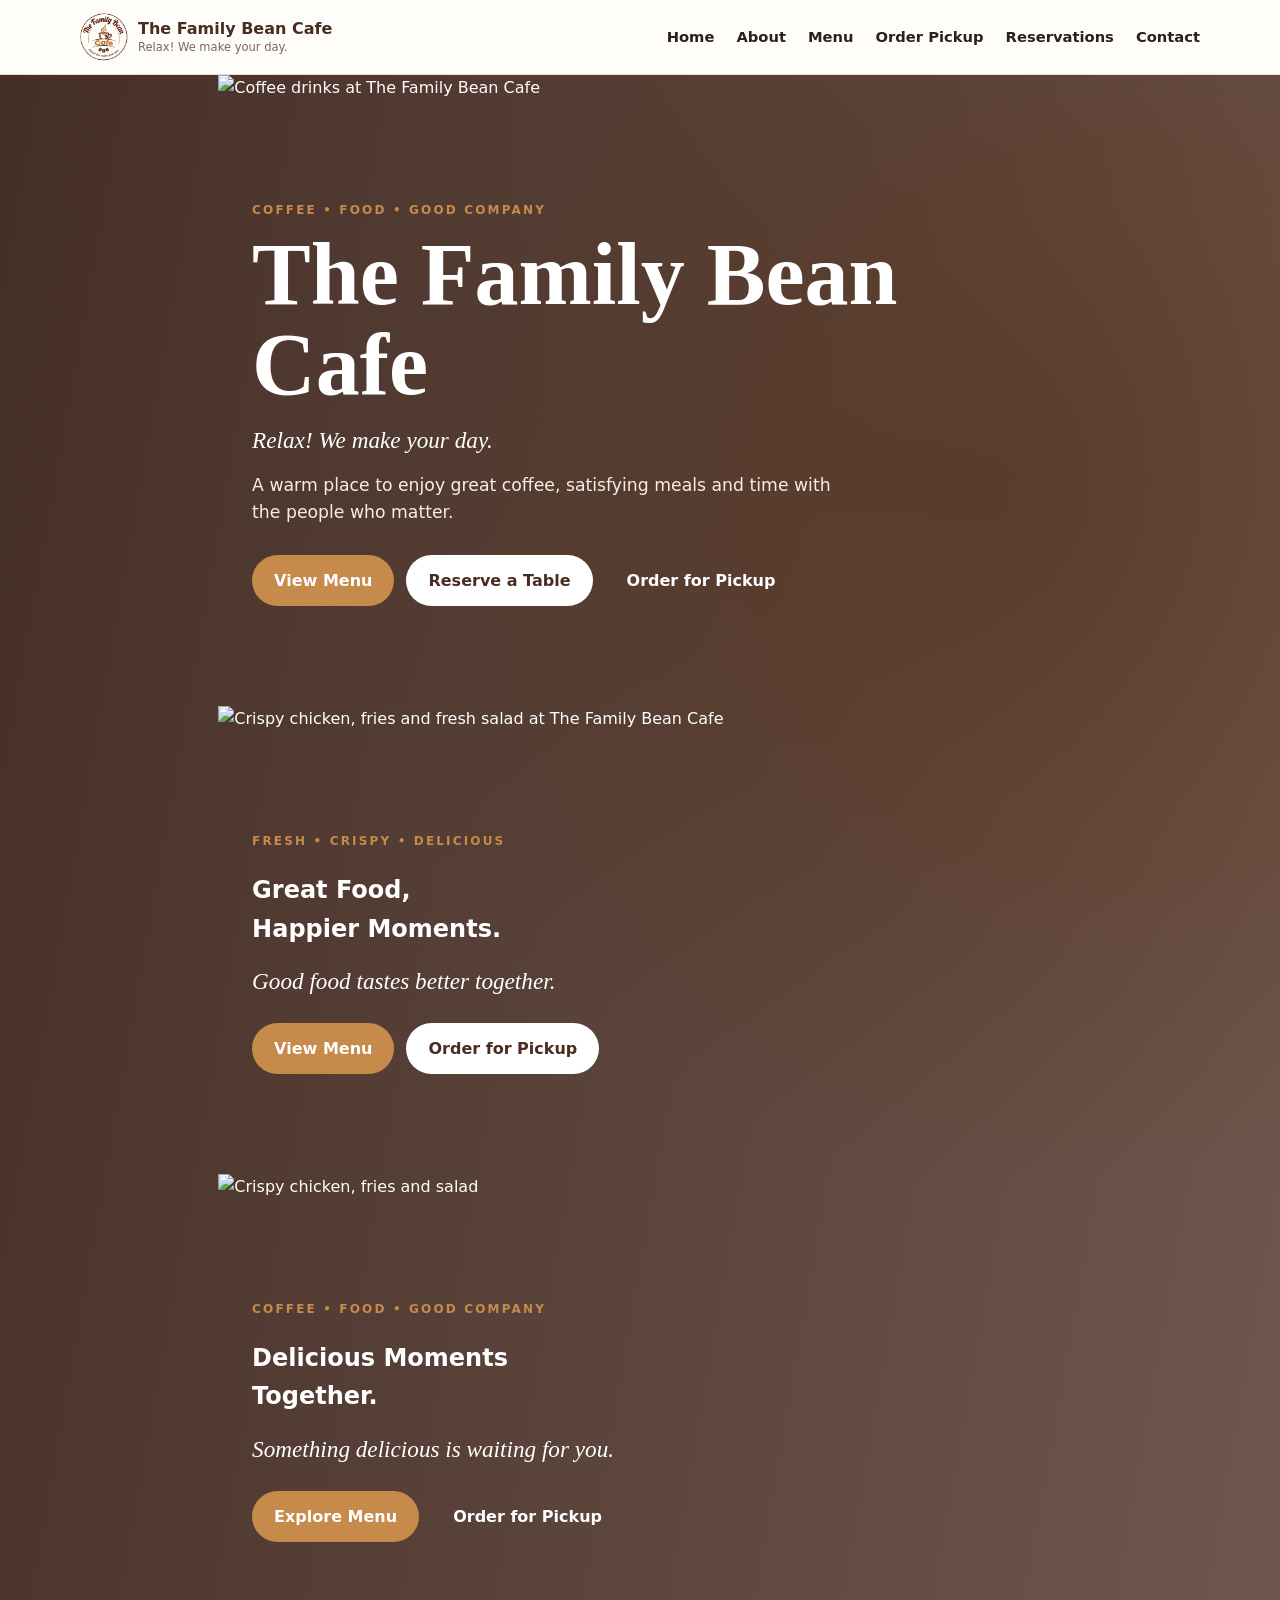
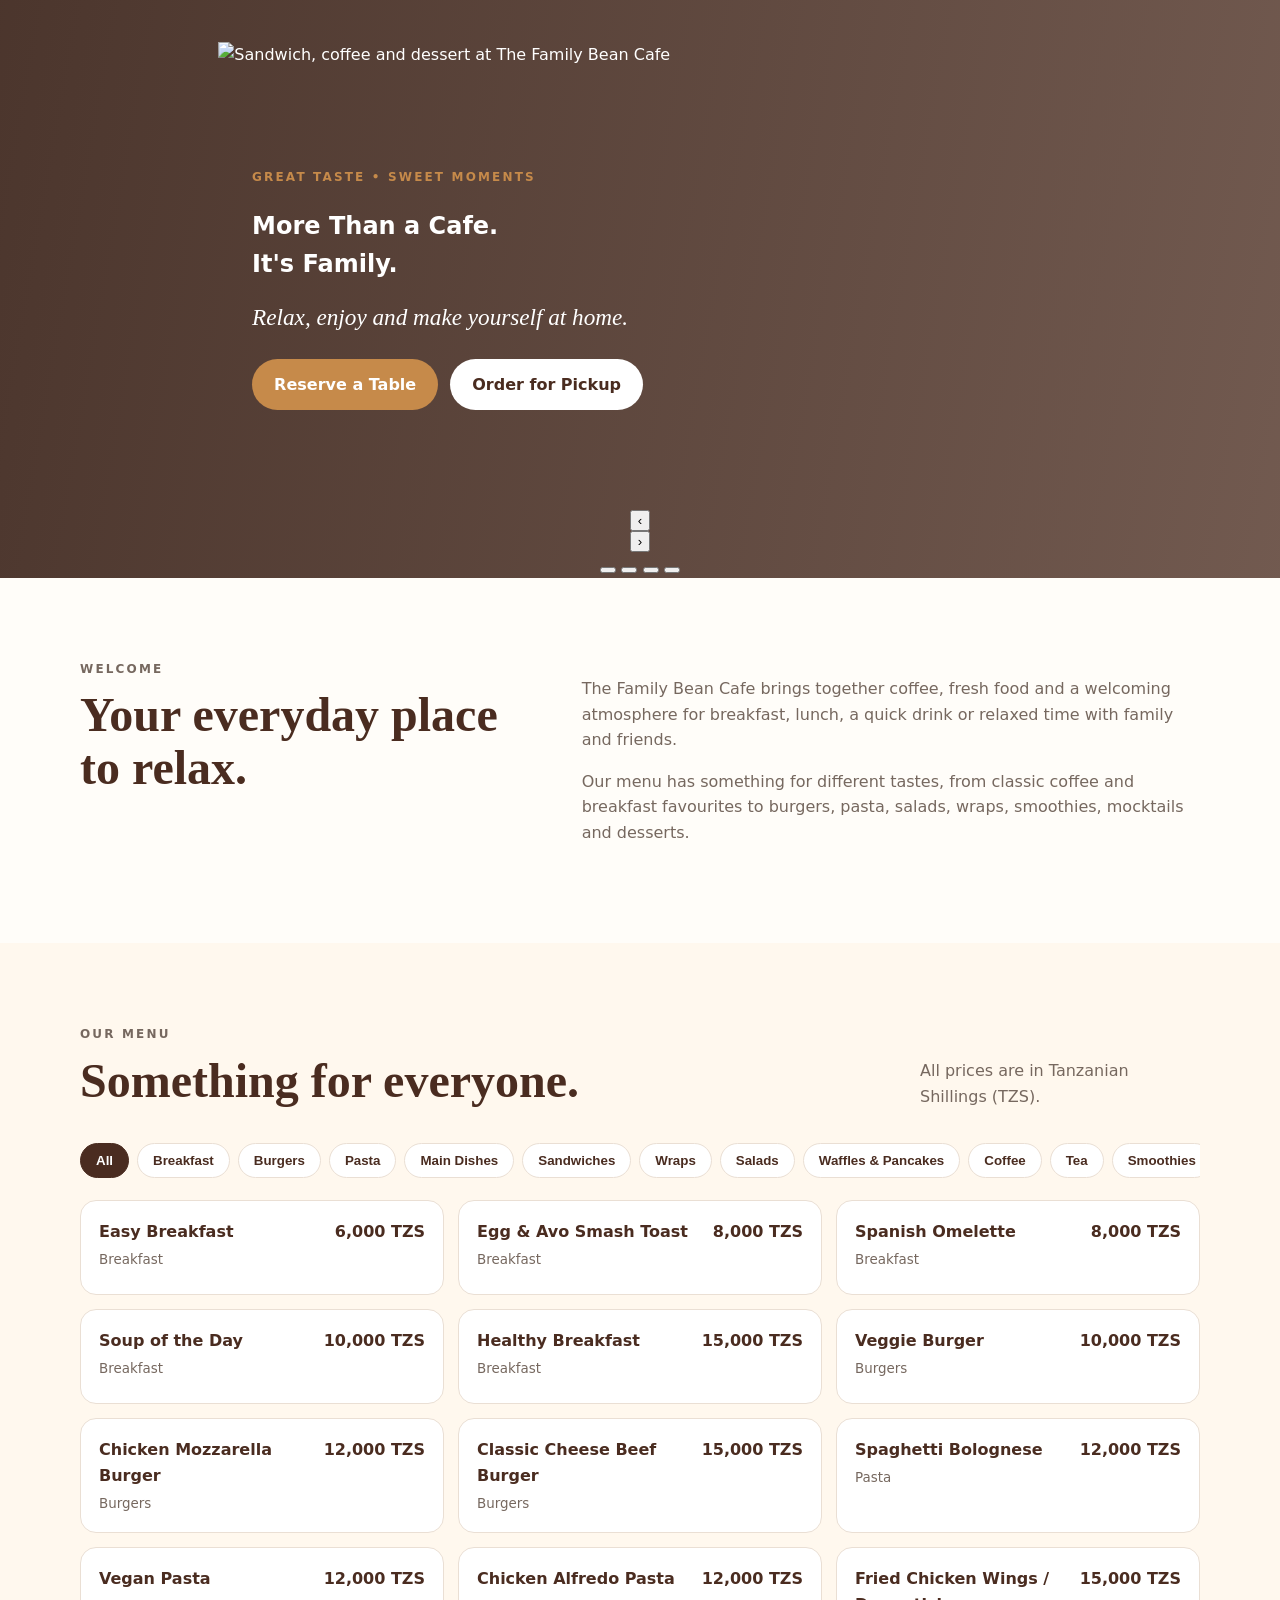
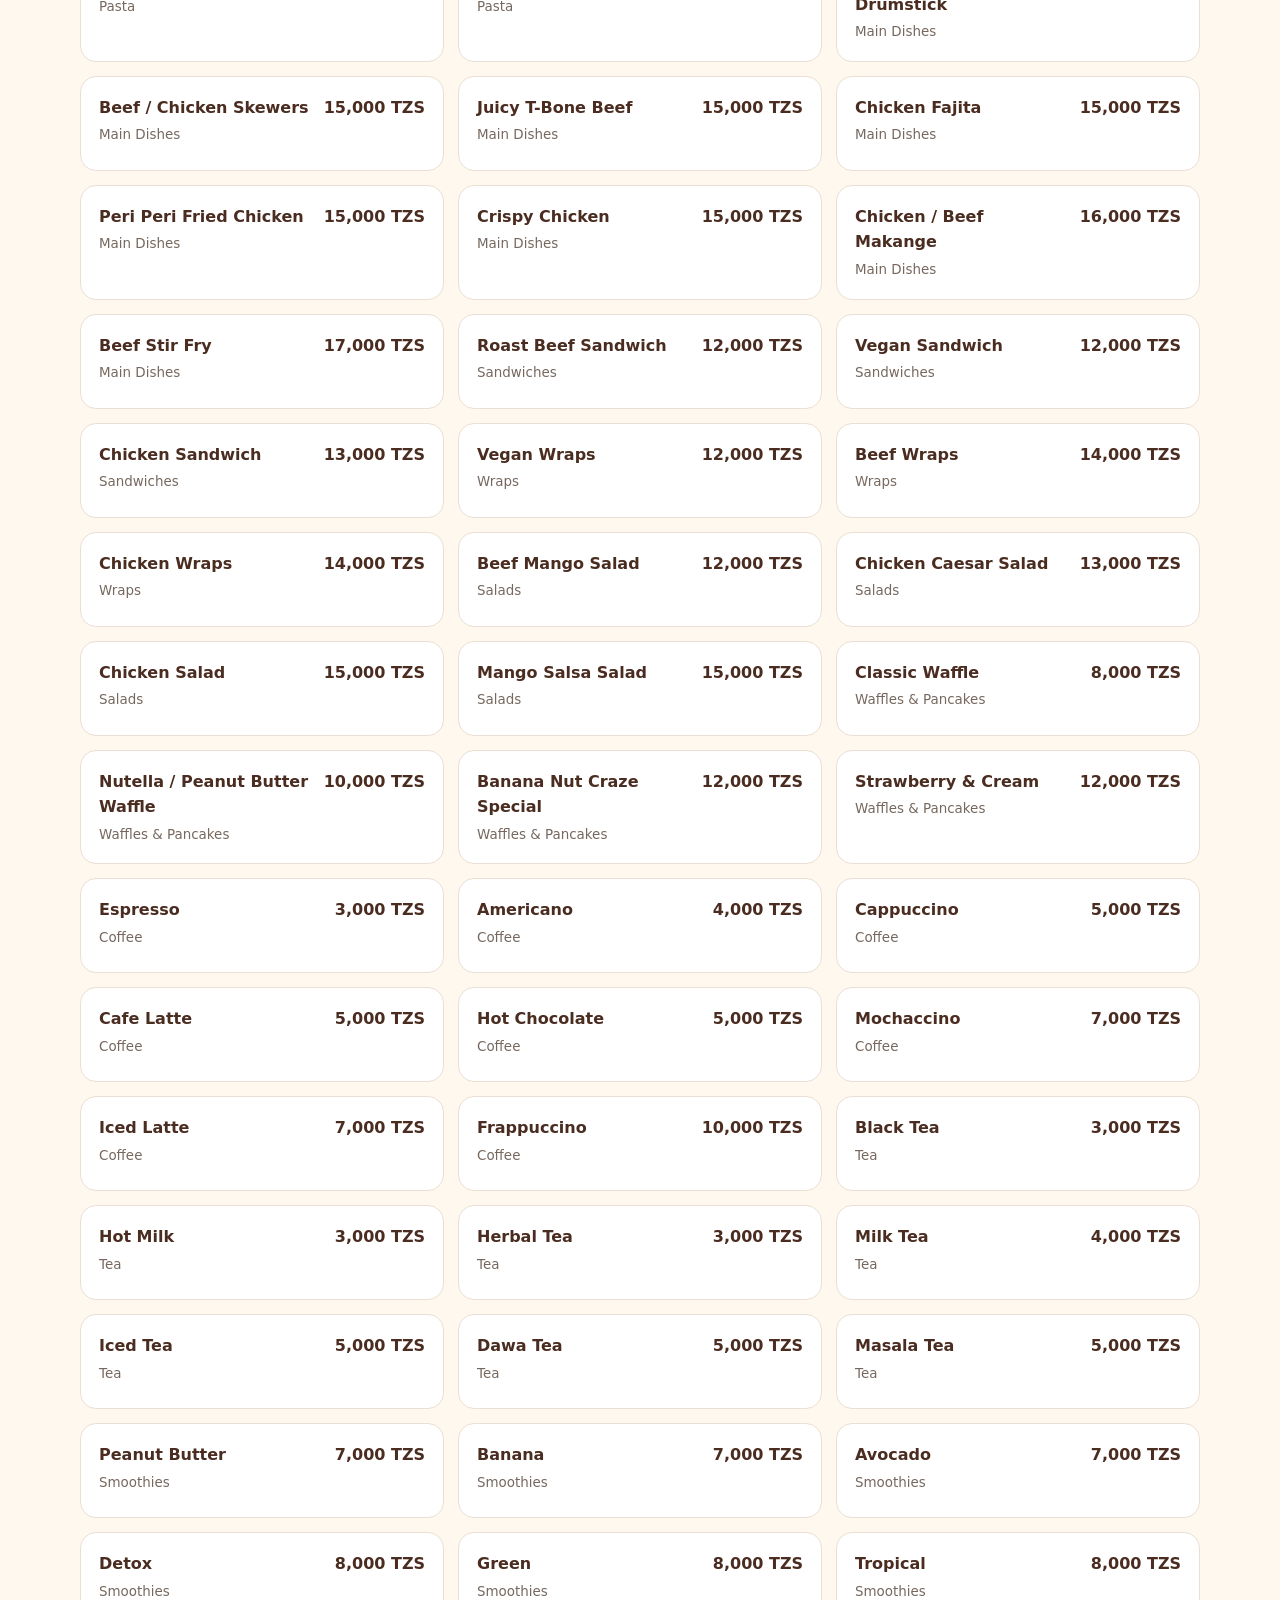
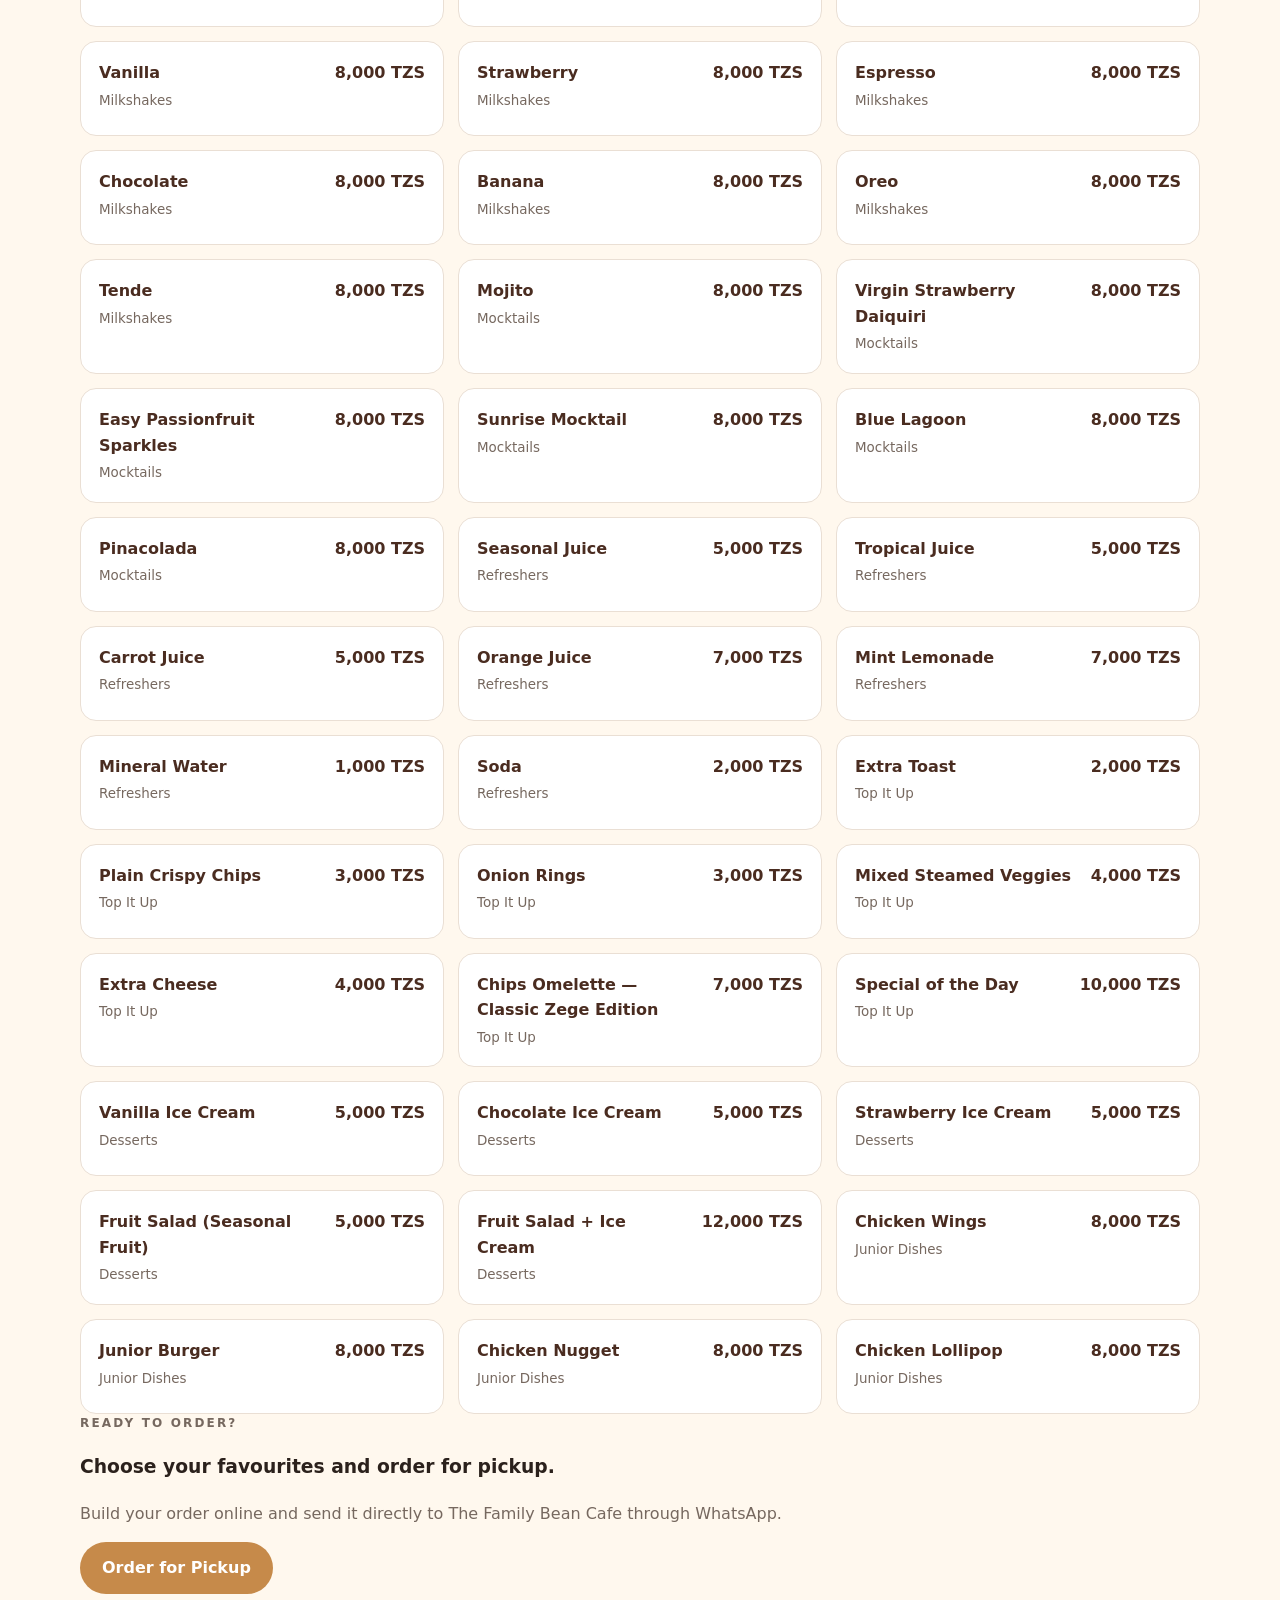
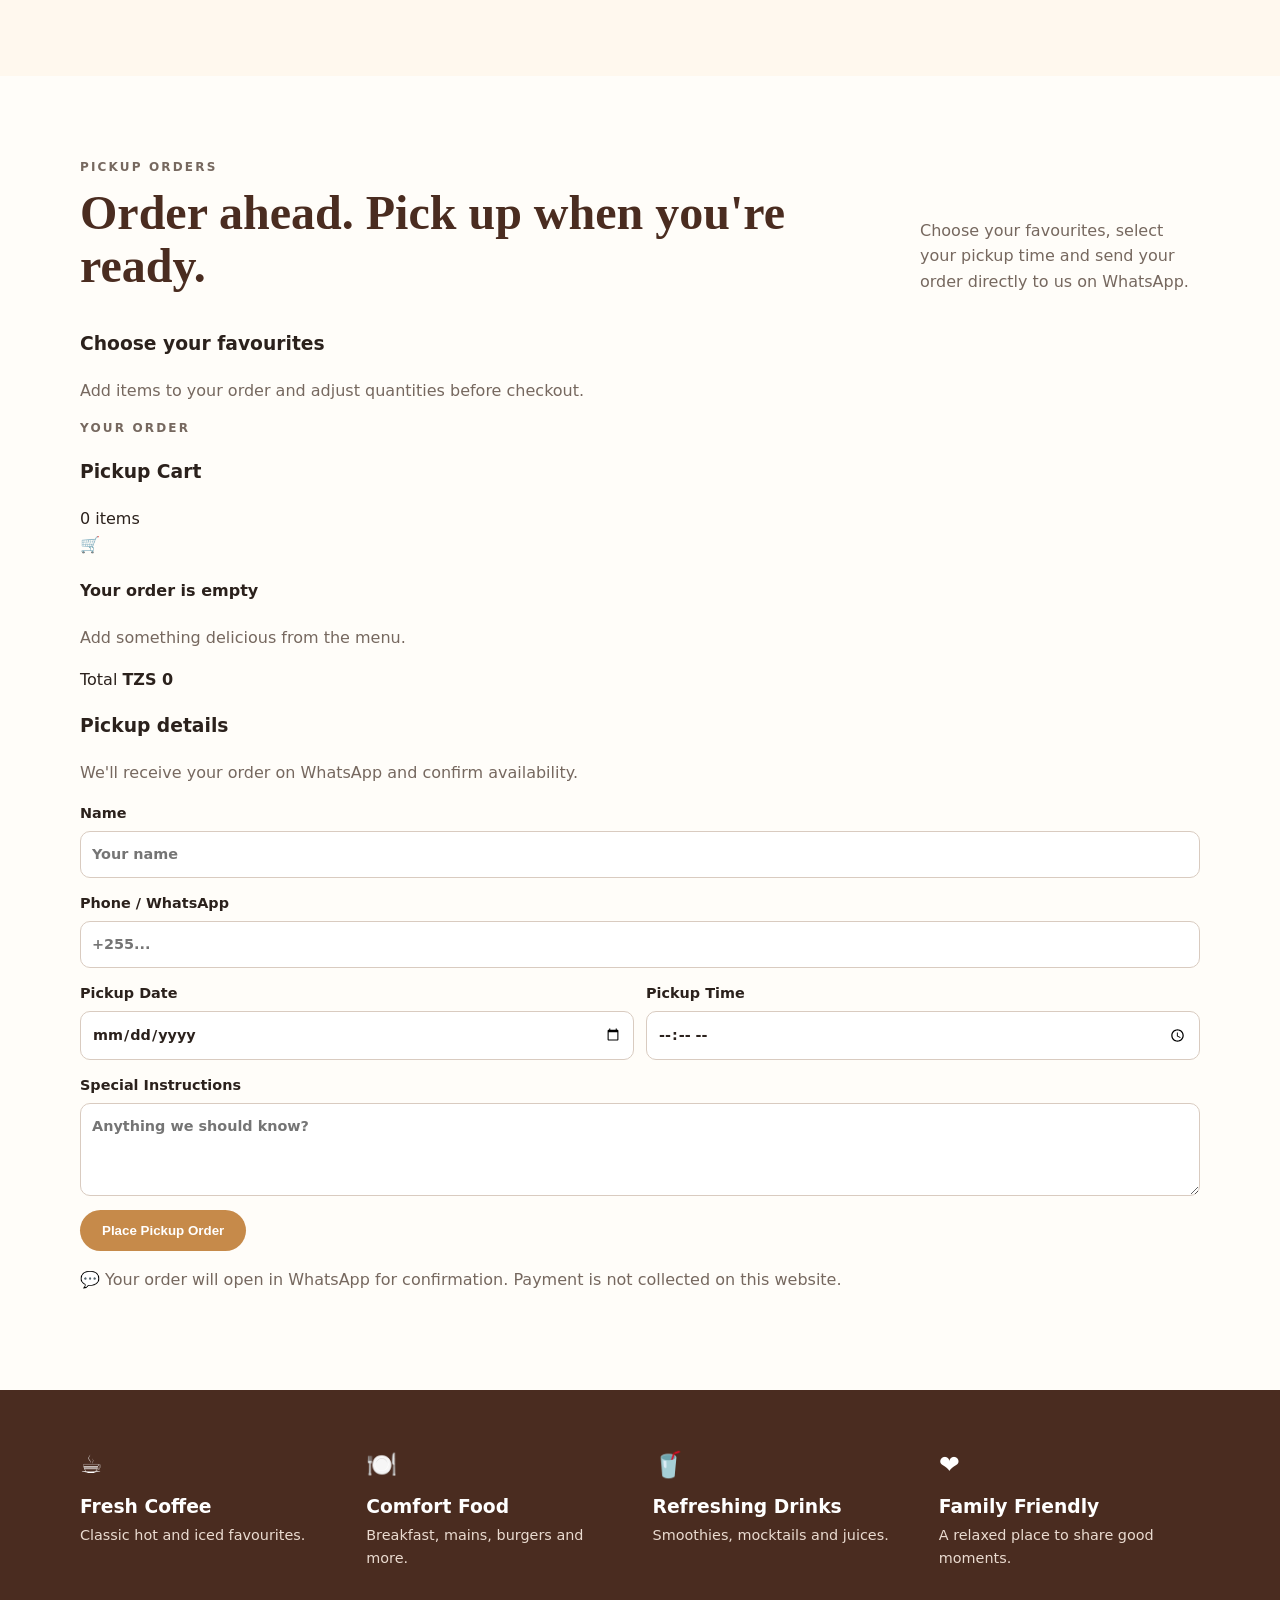
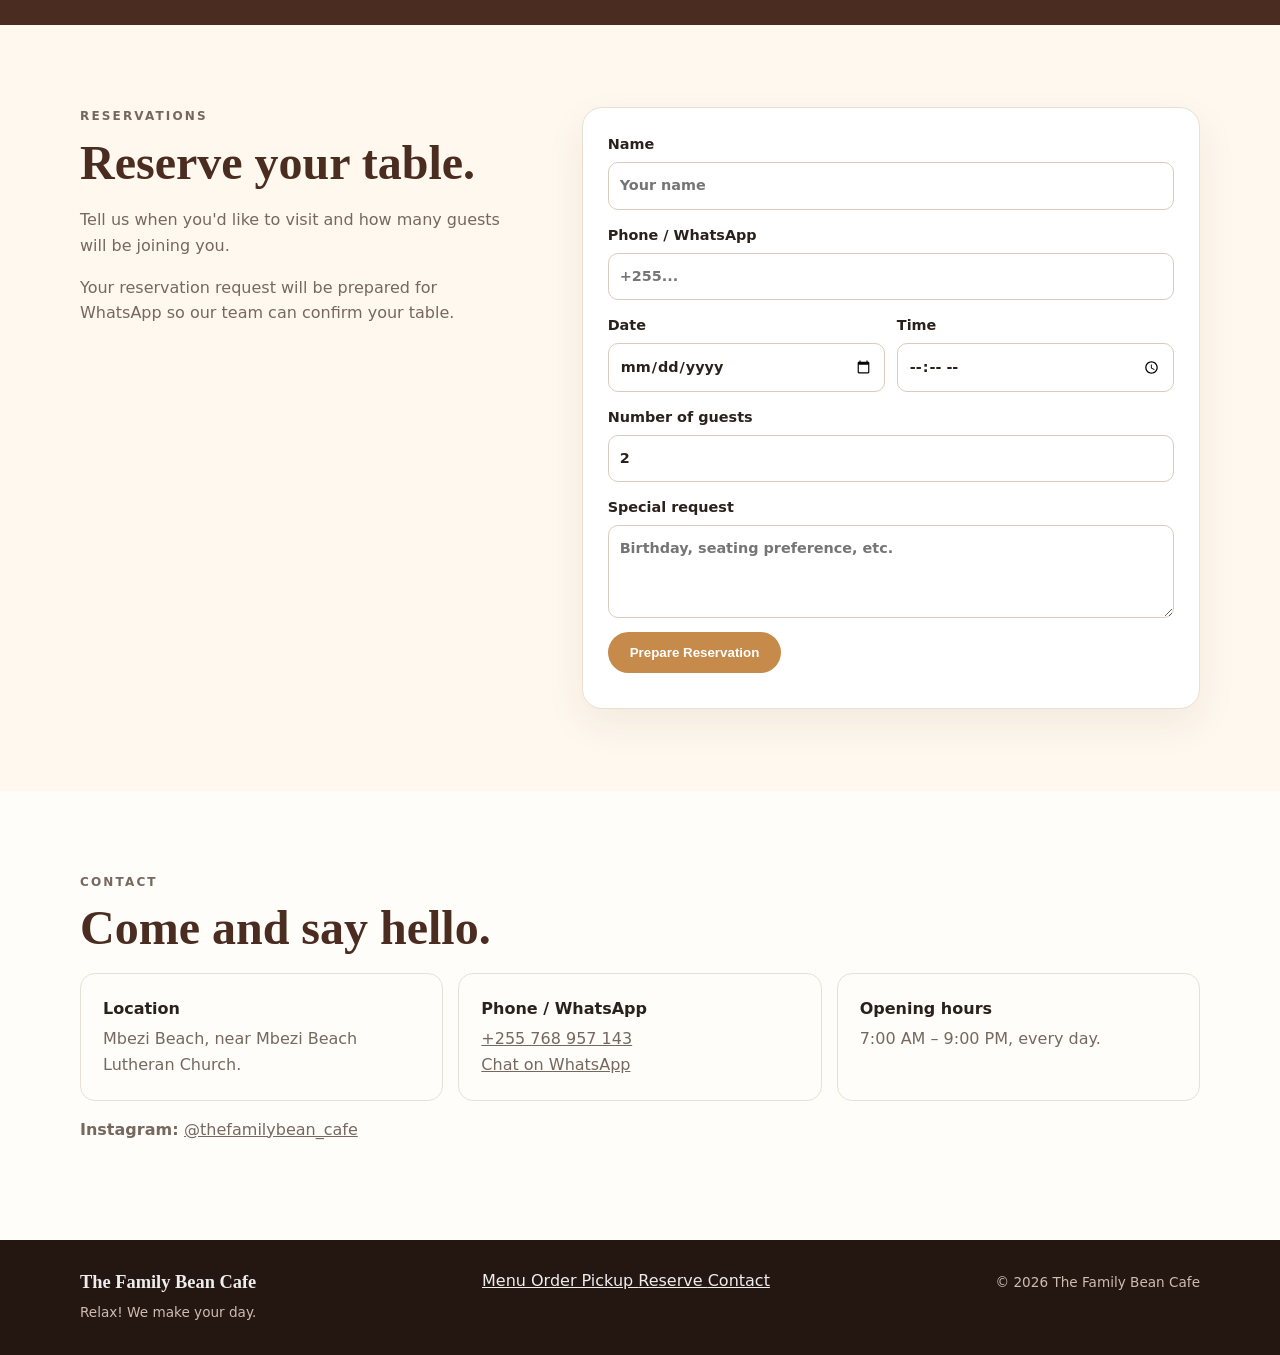
==== commit 9f9ffefe: "Update index.html" ====
--- a/index.html
+++ b/index.html
@@ -3,100 +3,1073 @@
 <head>
   <meta charset="utf-8">
   <meta name="viewport" content="width=device-width, initial-scale=1">
-  <meta name="description" content="The Family Bean Cafe — Relax! We make your day. Explore our coffee, breakfast, meals, drinks and desserts, and reserve a table.">
+
+  <meta name="description" content="The Family Bean Cafe — Relax! We make your day. Enjoy coffee, breakfast, meals, drinks and desserts in Mbezi Beach, Dar es Salaam. Reserve a table or order for pickup.">
   <meta name="theme-color" content="#4a2c20">
-  <title>The Family Bean Cafe | Dar es Salaam</title>
+
+  <title>The Family Bean Cafe | Mbezi Beach, Dar es Salaam</title>
+
   <meta property="og:title" content="The Family Bean Cafe">
-  <meta property="og:description" content="Relax! We make your day.">
+  <meta property="og:description" content="Relax! We make your day. Coffee, food and good company in Mbezi Beach.">
   <meta property="og:type" content="website">
+
   <link rel="stylesheet" href="styles.css">
+
   <script type="application/ld+json">
   {
-    "@context":"https://schema.org",
-    "@type":"Restaurant",
-    "name":"The Family Bean Cafe",
-    "description":"Relax! We make your day.",
-    "servesCuisine":["Cafe","Breakfast","Burgers","Pasta","Salads","Desserts"],
-    "priceRange":"TZS"
+    "@context": "https://schema.org",
+    "@type": "Restaurant",
+    "name": "The Family Bean Cafe",
+    "description": "Relax! We make your day.",
+    "telephone": "+255768957143",
+    "priceRange": "TZS",
+    "servesCuisine": [
+      "Cafe",
+      "Breakfast",
+      "Burgers",
+      "Pasta",
+      "Salads",
+      "Sandwiches",
+      "Wraps",
+      "Desserts"
+    ],
+    "address": {
+      "@type": "PostalAddress",
+      "addressLocality": "Mbezi Beach",
+      "addressRegion": "Dar es Salaam",
+      "addressCountry": "TZ"
+    },
+    "openingHours": "Mo-Su 07:00-21:00",
+    "sameAs": [
+      "https://www.instagram.com/thefamilybean_cafe?stkn=MXhmOGcyYzd4bmJjcw=="
+    ]
   }
   </script>
 </head>
+
 <body>
+
 <header class="site-header">
   <div class="container nav-wrap">
+
     <a class="brand" href="#home" aria-label="The Family Bean Cafe home">
-      <img class="brand-logo" src="logo.png" alt="The Family Bean Cafe logo">
-      <span><strong>The Family Bean Cafe</strong><small>Relax! We make your day.</small></span>
+      <img
+        class="brand-logo"
+        src="logo.png"
+        alt="The Family Bean Cafe logo"
+      >
+
+      <span>
+        <strong>The Family Bean Cafe</strong>
+        <small>Relax! We make your day.</small>
+      </span>
     </a>
-    <button class="nav-toggle" aria-label="Open menu" aria-expanded="false">☰</button>
+
+    <button
+      class="nav-toggle"
+      aria-label="Open menu"
+      aria-expanded="false"
+      aria-controls="site-nav"
+    >
+      ☰
+    </button>
+
     <nav class="nav" id="site-nav">
-      <a href="#home">Home</a><a href="#about">About</a><a href="#menu">Menu</a>
-      <a href="#reserve">Reservations</a><a href="#contact">Contact</a>
+      <a href="#home">Home</a>
+      <a href="#about">About</a>
+      <a href="#menu">Menu</a>
+      <a href="#order">Order Pickup</a>
+      <a href="#reserve">Reservations</a>
+      <a href="#contact">Contact</a>
     </nav>
+
   </div>
 </header>
 
+
 <main>
-<section id="home" class="hero">
-  <div class="container hero-content">
-    <p class="eyebrow">COFFEE • FOOD • GOOD COMPANY</p>
-    <h1>The Family Bean Cafe</h1>
-    <p class="tagline">Relax! We make your day.</p>
-    <p class="hero-copy">A warm place to enjoy great coffee, satisfying meals and time with the people who matter.</p>
-    <div class="hero-actions"><a class="btn btn-primary" href="#menu">View Menu</a><a class="btn btn-light" href="#reserve">Reserve a Table</a></div>
+
+<!-- =========================================================
+     HERO / CAROUSEL
+========================================================= -->
+
+<section id="home" class="hero hero-carousel">
+
+  <div class="hero-slides" aria-label="The Family Bean Cafe highlights">
+
+    <!-- SLIDE 1 -->
+    <article class="hero-slide is-active">
+
+      <img
+        src="coffee-carousel.png"
+        alt="Coffee drinks at The Family Bean Cafe"
+        class="hero-slide-image"
+      >
+
+      <div class="hero-overlay"></div>
+
+      <div class="container hero-content">
+
+        <p class="eyebrow">
+          COFFEE • FOOD • GOOD COMPANY
+        </p>
+
+        <h1>
+          The Family Bean Cafe
+        </h1>
+
+        <p class="tagline">
+          Relax! We make your day.
+        </p>
+
+        <p class="hero-copy">
+          A warm place to enjoy great coffee, satisfying meals
+          and time with the people who matter.
+        </p>
+
+        <div class="hero-actions">
+
+          <a class="btn btn-primary" href="#menu">
+            View Menu
+          </a>
+
+          <a class="btn btn-light" href="#reserve">
+            Reserve a Table
+          </a>
+
+          <a class="btn btn-outline" href="#order">
+            Order for Pickup
+          </a>
+
+        </div>
+
+      </div>
+
+    </article>
+
+
+    <!-- SLIDE 2 -->
+    <article class="hero-slide">
+
+      <img
+        src="crispy-chicken-carousel.png"
+        alt="Crispy chicken, fries and fresh salad at The Family Bean Cafe"
+        class="hero-slide-image"
+      >
+
+      <div class="hero-overlay"></div>
+
+      <div class="container hero-content">
+
+        <p class="eyebrow">
+          FRESH • CRISPY • DELICIOUS
+        </p>
+
+        <h2>
+          Great Food,
+          <br>
+          Happier Moments.
+        </h2>
+
+        <p class="tagline">
+          Good food tastes better together.
+        </p>
+
+        <div class="hero-actions">
+
+          <a class="btn btn-primary" href="#menu">
+            View Menu
+          </a>
+
+          <a class="btn btn-light" href="#order">
+            Order for Pickup
+          </a>
+
+        </div>
+
+      </div>
+
+    </article>
+
+
+    <!-- SLIDE 3 -->
+    <article class="hero-slide">
+
+      <img
+        src="chicken-wide-carousel.png"
+        alt="Crispy chicken, fries and salad"
+        class="hero-slide-image"
+      >
+
+      <div class="hero-overlay"></div>
+
+      <div class="container hero-content">
+
+        <p class="eyebrow">
+          COFFEE • FOOD • GOOD COMPANY
+        </p>
+
+        <h2>
+          Delicious Moments
+          <br>
+          Together.
+        </h2>
+
+        <p class="tagline">
+          Something delicious is waiting for you.
+        </p>
+
+        <div class="hero-actions">
+
+          <a class="btn btn-primary" href="#menu">
+            Explore Menu
+          </a>
+
+          <a class="btn btn-outline" href="#order">
+            Order for Pickup
+          </a>
+
+        </div>
+
+      </div>
+
+    </article>
+
+
+    <!-- SLIDE 4 -->
+    <article class="hero-slide">
+
+      <img
+        src="sandwich-coffee-dessert-carousel.png"
+        alt="Sandwich, coffee and dessert at The Family Bean Cafe"
+        class="hero-slide-image"
+      >
+
+      <div class="hero-overlay"></div>
+
+      <div class="container hero-content">
+
+        <p class="eyebrow">
+          GREAT TASTE • SWEET MOMENTS
+        </p>
+
+        <h2>
+          More Than a Cafe.
+          <br>
+          It's Family.
+        </h2>
+
+        <p class="tagline">
+          Relax, enjoy and make yourself at home.
+        </p>
+
+        <div class="hero-actions">
+
+          <a class="btn btn-primary" href="#reserve">
+            Reserve a Table
+          </a>
+
+          <a class="btn btn-light" href="#order">
+            Order for Pickup
+          </a>
+
+        </div>
+
+      </div>
+
+    </article>
+
   </div>
+
+
+  <!-- CAROUSEL CONTROLS -->
+
+  <button
+    class="hero-control hero-control-prev"
+    type="button"
+    aria-label="Previous slide"
+  >
+    ‹
+  </button>
+
+  <button
+    class="hero-control hero-control-next"
+    type="button"
+    aria-label="Next slide"
+  >
+    ›
+  </button>
+
+
+  <div
+    class="hero-dots"
+    role="tablist"
+    aria-label="Choose hero slide"
+  >
+
+    <button
+      class="hero-dot is-active"
+      type="button"
+      aria-label="Slide 1"
+      aria-selected="true"
+    ></button>
+
+    <button
+      class="hero-dot"
+      type="button"
+      aria-label="Slide 2"
+      aria-selected="false"
+    ></button>
+
+    <button
+      class="hero-dot"
+      type="button"
+      aria-label="Slide 3"
+      aria-selected="false"
+    ></button>
+
+    <button
+      class="hero-dot"
+      type="button"
+      aria-label="Slide 4"
+      aria-selected="false"
+    ></button>
+
+  </div>
+
 </section>
 
+
+<!-- =========================================================
+     ABOUT
+========================================================= -->
+
 <section id="about" class="section">
+
   <div class="container split">
-    <div><p class="eyebrow">WELCOME</p><h2>Your everyday place to relax.</h2></div>
-    <div><p>The Family Bean Cafe brings together coffee, fresh food and a welcoming atmosphere for breakfast, lunch, a quick drink or relaxed time with family and friends.</p><p>Our menu has something for different tastes, from classic coffee and breakfast favourites to burgers, pasta, salads, wraps, smoothies, mocktails and desserts.</p></div>
+
+    <div>
+
+      <p class="eyebrow">
+        WELCOME
+      </p>
+
+      <h2>
+        Your everyday place to relax.
+      </h2>
+
+    </div>
+
+    <div>
+
+      <p>
+        The Family Bean Cafe brings together coffee,
+        fresh food and a welcoming atmosphere for breakfast,
+        lunch, a quick drink or relaxed time with family and friends.
+      </p>
+
+      <p>
+        Our menu has something for different tastes, from classic
+        coffee and breakfast favourites to burgers, pasta, salads,
+        wraps, smoothies, mocktails and desserts.
+      </p>
+
+    </div>
+
   </div>
+
 </section>
 
+
+<!-- =========================================================
+     MENU
+========================================================= -->
+
 <section id="menu" class="section menu-section">
+
   <div class="container">
-    <div class="section-heading"><div><p class="eyebrow">OUR MENU</p><h2>Something for everyone.</h2></div><p>All prices are in Tanzanian Shillings (TZS).</p></div>
-    <div id="menu-tabs" class="menu-tabs" role="tablist" aria-label="Menu categories"></div>
-    <div id="menu-grid" class="menu-grid"></div>
+
+    <div class="section-heading">
+
+      <div>
+
+        <p class="eyebrow">
+          OUR MENU
+        </p>
+
+        <h2>
+          Something for everyone.
+        </h2>
+
+      </div>
+
+      <p>
+        All prices are in Tanzanian Shillings (TZS).
+      </p>
+
+    </div>
+
+
+    <div
+      id="menu-tabs"
+      class="menu-tabs"
+      role="tablist"
+      aria-label="Menu categories"
+    ></div>
+
+
+    <div
+      id="menu-grid"
+      class="menu-grid"
+    ></div>
+
+
+    <div class="menu-order-cta">
+
+      <div>
+
+        <p class="eyebrow">
+          READY TO ORDER?
+        </p>
+
+        <h3>
+          Choose your favourites and order for pickup.
+        </h3>
+
+        <p>
+          Build your order online and send it directly
+          to The Family Bean Cafe through WhatsApp.
+        </p>
+
+      </div>
+
+      <a
+        class="btn btn-primary"
+        href="#order"
+      >
+        Order for Pickup
+      </a>
+
+    </div>
+
   </div>
+
 </section>
 
-<section class="feature-band"><div class="container feature-grid">
-  <div><span>☕</span><h3>Fresh Coffee</h3><p>Classic hot and iced favourites.</p></div>
-  <div><span>🍽️</span><h3>Comfort Food</h3><p>Breakfast, mains, burgers and more.</p></div>
-  <div><span>🥤</span><h3>Refreshing Drinks</h3><p>Smoothies, mocktails and juices.</p></div>
-  <div><span>❤️</span><h3>Family Friendly</h3><p>A relaxed place to share good moments.</p></div>
-</div></section>
-
-<section id="reserve" class="section reserve-section">
+
+<!-- =========================================================
+     PICKUP ORDERING
+========================================================= -->
+
+<section
+  id="order"
+  class="section order-section"
+>
+
+  <div class="container">
+
+    <div class="section-heading">
+
+      <div>
+
+        <p class="eyebrow">
+          PICKUP ORDERS
+        </p>
+
+        <h2>
+          Order ahead. Pick up when you're ready.
+        </h2>
+
+      </div>
+
+      <p>
+        Choose your favourites, select your pickup time
+        and send your order directly to us on WhatsApp.
+      </p>
+
+    </div>
+
+
+    <div class="order-layout">
+
+
+      <!-- ORDER MENU -->
+
+      <div class="order-menu">
+
+        <div class="order-menu-intro">
+
+          <h3>
+            Choose your favourites
+          </h3>
+
+          <p>
+            Add items to your order and adjust quantities before checkout.
+          </p>
+
+        </div>
+
+
+        <div
+          id="order-menu-grid"
+          class="order-menu-grid"
+        ></div>
+
+      </div>
+
+
+      <!-- CART -->
+
+      <aside class="order-cart">
+
+        <div class="cart-header">
+
+          <div>
+
+            <p class="eyebrow">
+              YOUR ORDER
+            </p>
+
+            <h3>
+              Pickup Cart
+            </h3>
+
+          </div>
+
+          <span id="cart-count">
+            0 items
+          </span>
+
+        </div>
+
+
+        <div
+          id="cart-items"
+          class="cart-items"
+        >
+
+          <div class="cart-empty">
+
+            <div class="cart-empty-icon">
+              🛒
+            </div>
+
+            <h4>
+              Your order is empty
+            </h4>
+
+            <p>
+              Add something delicious from the menu.
+            </p>
+
+          </div>
+
+        </div>
+
+
+        <div class="cart-total">
+
+          <span>
+            Total
+          </span>
+
+          <strong id="cart-total">
+            TZS 0
+          </strong>
+
+        </div>
+
+
+        <form
+          id="pickup-form"
+          class="pickup-form"
+        >
+
+          <div class="form-heading">
+
+            <h3>
+              Pickup details
+            </h3>
+
+            <p>
+              We'll receive your order on WhatsApp
+              and confirm availability.
+            </p>
+
+          </div>
+
+
+          <label>
+            Name
+
+            <input
+              type="text"
+              name="pickupName"
+              required
+              autocomplete="name"
+              placeholder="Your name"
+            >
+
+          </label>
+
+
+          <label>
+            Phone / WhatsApp
+
+            <input
+              type="tel"
+              name="pickupPhone"
+              required
+              autocomplete="tel"
+              placeholder="+255..."
+            >
+
+          </label>
+
+
+          <div class="form-row">
+
+            <label>
+              Pickup Date
+
+              <input
+                type="date"
+                name="pickupDate"
+                required
+              >
+
+            </label>
+
+
+            <label>
+              Pickup Time
+
+              <input
+                type="time"
+                name="pickupTime"
+                min="07:00"
+                max="21:00"
+                required
+              >
+
+            </label>
+
+          </div>
+
+
+          <label>
+            Special Instructions
+
+            <textarea
+              name="pickupRequest"
+              rows="3"
+              placeholder="Anything we should know?"
+            ></textarea>
+
+          </label>
+
+
+          <button
+            class="btn btn-primary order-submit"
+            type="submit"
+          >
+            Place Pickup Order
+          </button>
+
+
+          <p
+            id="pickup-status"
+            class="form-status"
+            role="status"
+          ></p>
+
+
+          <p class="order-note">
+            💬 Your order will open in WhatsApp for confirmation.
+            Payment is not collected on this website.
+          </p>
+
+        </form>
+
+      </aside>
+
+    </div>
+
+  </div>
+
+</section>
+
+
+<!-- =========================================================
+     FEATURE BAND
+========================================================= -->
+
+<section class="feature-band">
+
+  <div class="container feature-grid">
+
+    <div>
+
+      <span>☕</span>
+
+      <h3>
+        Fresh Coffee
+      </h3>
+
+      <p>
+        Classic hot and iced favourites.
+      </p>
+
+    </div>
+
+
+    <div>
+
+      <span>🍽️</span>
+
+      <h3>
+        Comfort Food
+      </h3>
+
+      <p>
+        Breakfast, mains, burgers and more.
+      </p>
+
+    </div>
+
+
+    <div>
+
+      <span>🥤</span>
+
+      <h3>
+        Refreshing Drinks
+      </h3>
+
+      <p>
+        Smoothies, mocktails and juices.
+      </p>
+
+    </div>
+
+
+    <div>
+
+      <span>❤️</span>
+
+      <h3>
+        Family Friendly
+      </h3>
+
+      <p>
+        A relaxed place to share good moments.
+      </p>
+
+    </div>
+
+  </div>
+
+</section>
+
+
+<!-- =========================================================
+     RESERVATIONS
+========================================================= -->
+
+<section
+  id="reserve"
+  class="section reserve-section"
+>
+
   <div class="container split">
-    <div><p class="eyebrow">RESERVATIONS</p><h2>Reserve your table.</h2><p>Send your preferred date, time and party size. The form is ready for WhatsApp integration once the cafe's official number is added.</p></div>
-    <form id="reservation-form" class="reservation-form">
-      <label>Name<input name="name" required autocomplete="name"></label>
-      <label>Phone / WhatsApp<input name="phone" required autocomplete="tel"></label>
-      <div class="form-row"><label>Date<input type="date" name="date" required></label><label>Time<input type="time" name="time" required></label></div>
-      <label>Number of guests<input type="number" name="guests" min="1" max="30" value="2" required></label>
-      <label>Special request<textarea name="request" rows="3" placeholder="Birthday, seating preference, etc."></textarea></label>
-      <button class="btn btn-primary" type="submit">Prepare Reservation</button>
-      <p id="reservation-status" class="form-status" role="status"></p>
+
+    <div>
+
+      <p class="eyebrow">
+        RESERVATIONS
+      </p>
+
+      <h2>
+        Reserve your table.
+      </h2>
+
+      <p>
+        Tell us when you'd like to visit and how many
+        guests will be joining you.
+      </p>
+
+      <p>
+        Your reservation request will be prepared for
+        WhatsApp so our team can confirm your table.
+      </p>
+
+    </div>
+
+
+    <form
+      id="reservation-form"
+      class="reservation-form"
+    >
+
+      <label>
+        Name
+
+        <input
+          type="text"
+          name="name"
+          required
+          autocomplete="name"
+          placeholder="Your name"
+        >
+
+      </label>
+
+
+      <label>
+        Phone / WhatsApp
+
+        <input
+          type="tel"
+          name="phone"
+          required
+          autocomplete="tel"
+          placeholder="+255..."
+        >
+
+      </label>
+
+
+      <div class="form-row">
+
+        <label>
+          Date
+
+          <input
+            type="date"
+            name="date"
+            required
+          >
+
+        </label>
+
+
+        <label>
+          Time
+
+          <input
+            type="time"
+            name="time"
+            required
+          >
+
+        </label>
+
+      </div>
+
+
+      <label>
+        Number of guests
+
+        <input
+          type="number"
+          name="guests"
+          min="1"
+          max="30"
+          value="2"
+          required
+        >
+
+      </label>
+
+
+      <label>
+        Special request
+
+        <textarea
+          name="request"
+          rows="3"
+          placeholder="Birthday, seating preference, etc."
+        ></textarea>
+
+      </label>
+
+
+      <button
+        class="btn btn-primary"
+        type="submit"
+      >
+        Prepare Reservation
+      </button>
+
+
+      <p
+        id="reservation-status"
+        class="form-status"
+        role="status"
+      ></p>
+
     </form>
+
   </div>
+
 </section>
 
-<section id="contact" class="section contact-section">
-  <div class="container"><p class="eyebrow">CONTACT</p><h2>Come and say hello.</h2>
+
+<!-- =========================================================
+     CONTACT
+========================================================= -->
+
+<section
+  id="contact"
+  class="section contact-section"
+>
+
+  <div class="container">
+
+    <p class="eyebrow">
+      CONTACT
+    </p>
+
+    <h2>
+      Come and say hello.
+    </h2>
+
+
     <div class="contact-grid">
-      <div><strong>Location</strong><p>Mbezi Beach, near Mbezi Beach Lutheran Church.</p></div>
-      <div><strong>Phone / WhatsApp</strong><p><a href="tel:+255768957143">+255 768 957 143</a><br><a href="https://wa.me/255768957143" target="_blank" rel="noopener">Chat on WhatsApp</a></p></div>
-      <div><strong>Opening hours</strong><p>7:00 AM – 9:00 PM, every day.</p></div>
-    </div>
-    <p class="social-link"><strong>Instagram:</strong> <a href="https://www.instagram.com/thefamilybean_cafe?stkn=MXhmOGcyYzd4bmJjcw==" target="_blank" rel="noopener">@thefamilybean_cafe</a></p>
+
+      <div>
+
+        <strong>
+          Location
+        </strong>
+
+        <p>
+          Mbezi Beach,
+          near Mbezi Beach Lutheran Church.
+        </p>
+
+      </div>
+
+
+      <div>
+
+        <strong>
+          Phone / WhatsApp
+        </strong>
+
+        <p>
+
+          <a href="tel:+255768957143">
+            +255 768 957 143
+          </a>
+
+          <br>
+
+          <a
+            href="https://wa.me/255768957143"
+            target="_blank"
+            rel="noopener"
+          >
+            Chat on WhatsApp
+          </a>
+
+        </p>
+
+      </div>
+
+
+      <div>
+
+        <strong>
+          Opening hours
+        </strong>
+
+        <p>
+          7:00 AM – 9:00 PM,
+          every day.
+        </p>
+
+      </div>
+
+    </div>
+
+
+    <p class="social-link">
+
+      <strong>
+        Instagram:
+      </strong>
+
+      <a
+        href="https://www.instagram.com/thefamilybean_cafe?stkn=MXhmOGcyYzd4bmJjcw=="
+        target="_blank"
+        rel="noopener"
+      >
+        @thefamilybean_cafe
+      </a>
+
+    </p>
+
   </div>
+
 </section>
+
 </main>
 
-<footer class="footer"><div class="container footer-inner"><div><strong>The Family Bean Cafe</strong><p>Relax! We make your day.</p></div><p>© <span id="year"></span> The Family Bean Cafe</p></div></footer>
+
+<!-- =========================================================
+     FOOTER
+========================================================= -->
+
+<footer class="footer">
+
+  <div class="container footer-inner">
+
+    <div>
+
+      <strong>
+        The Family Bean Cafe
+      </strong>
+
+      <p>
+        Relax! We make your day.
+      </p>
+
+    </div>
+
+
+    <div class="footer-links">
+
+      <a href="#menu">
+        Menu
+      </a>
+
+      <a href="#order">
+        Order Pickup
+      </a>
+
+      <a href="#reserve">
+        Reserve
+      </a>
+
+      <a href="#contact">
+        Contact
+      </a>
+
+    </div>
+
+
+    <p>
+      © <span id="year"></span>
+      The Family Bean Cafe
+    </p>
+
+  </div>
+
+</footer>
+
+
 <script src="script.js"></script>
+
 </body>
-</html>+</html>
